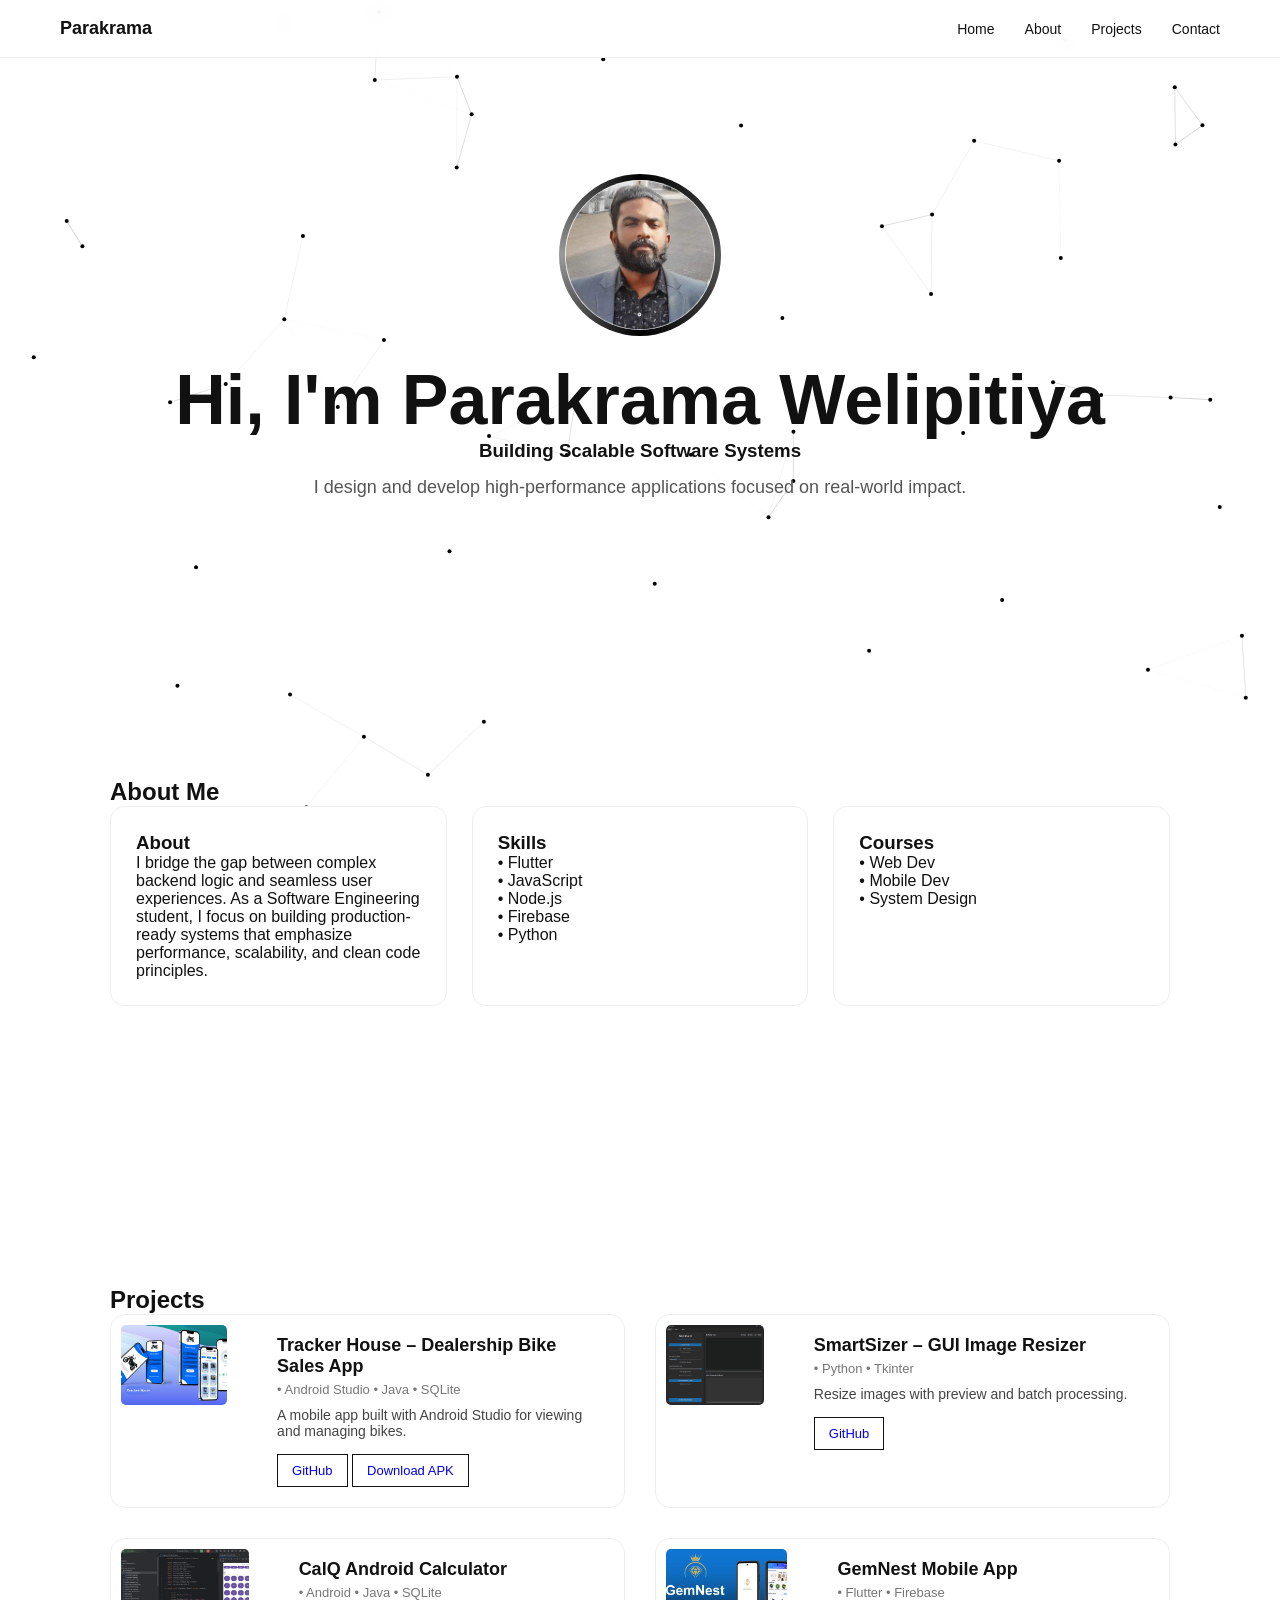
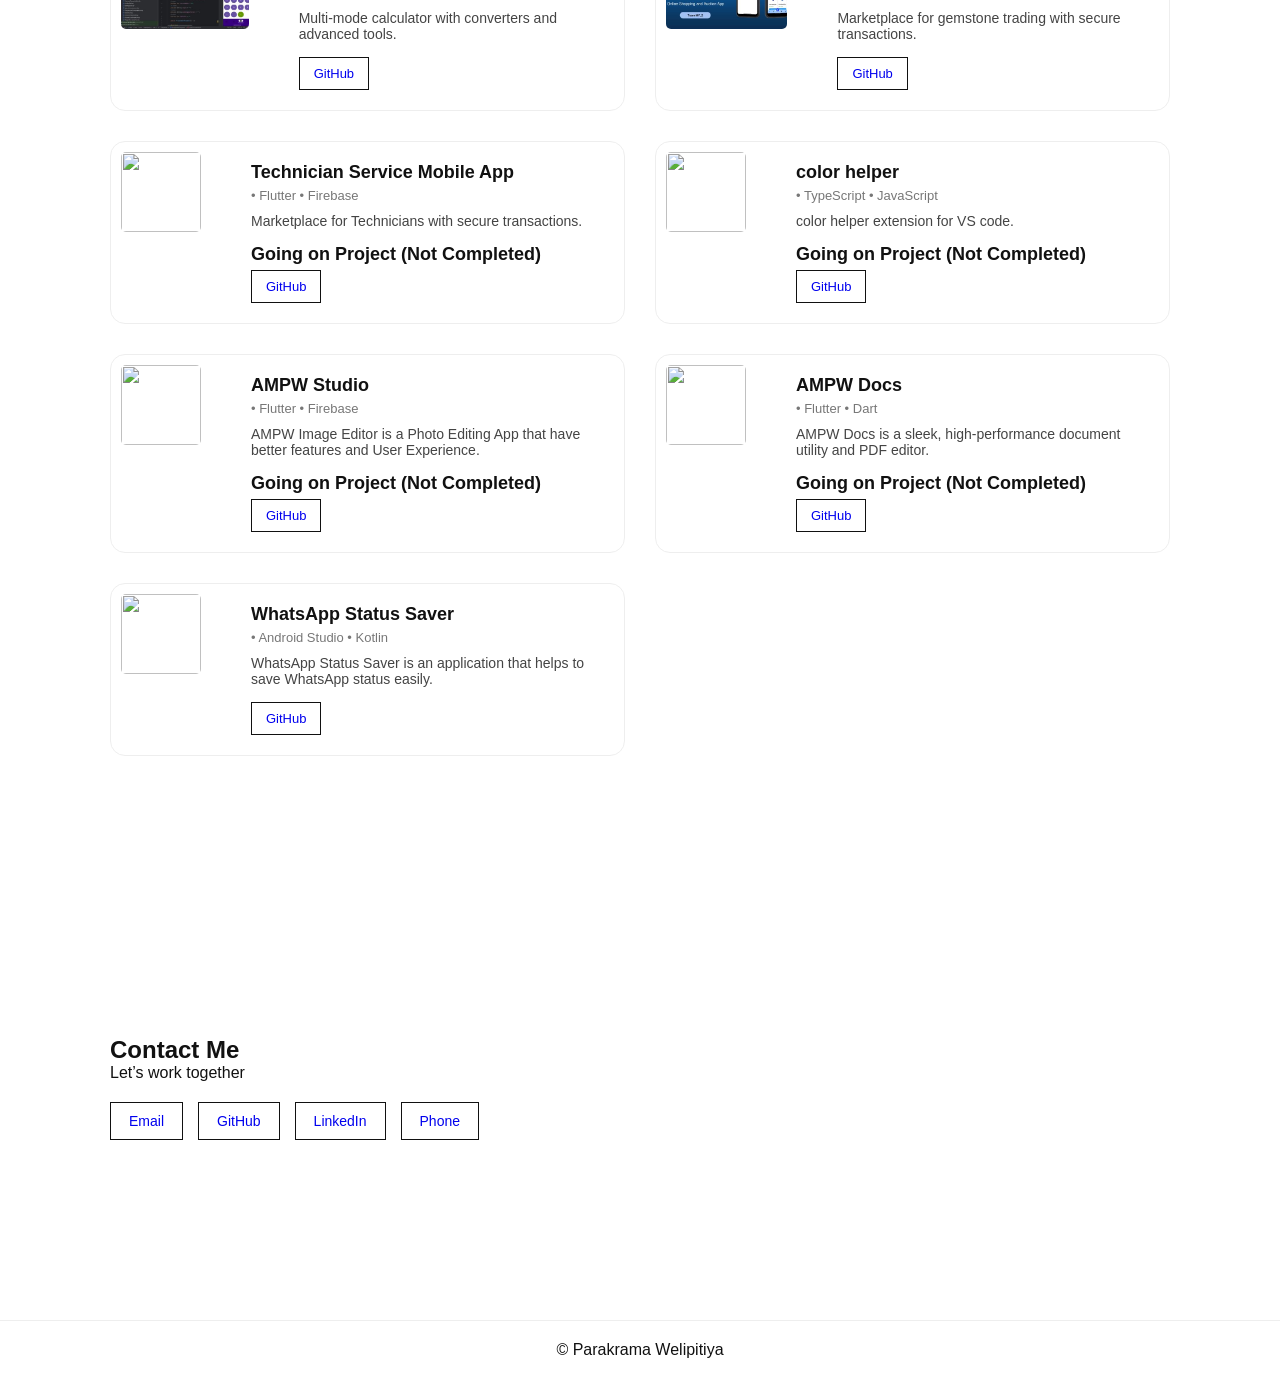
==== home.html @ 0e98488e "Update home.html" ====
<!DOCTYPE html>
<html lang="en">
<head>
  <meta charset="UTF-8">
  <meta name="viewport" content="width=device-width, initial-scale=1.0">
  <title>Parakrama Welipitiya</title>
  <link rel="stylesheet" href="styles.css">
</head>
<body>

<canvas id="networkCanvas"></canvas>

<nav class="navbar">
  <div class="logo">Parakrama</div>
  <ul>
    <li><a href="#home">Home</a></li>
    <li><a href="#about">About</a></li>
    <li><a href="#projects">Projects</a></li>
    <li><a href="#contact">Contact</a></li>
  </ul>
</nav>

<!-- HERO -->
<section id="home" class="section hero">
  <div class="profile-container">
    <img src="images/profileimage.jpg" class="profile-img">
  </div>

  <h1>Hi, I'm Parakrama Welipitiya</h1>
  <h3>Building Scalable Software Systems</h3>
  <p>I design and develop high-performance applications focused on real-world impact.</p>
</section>

<!-- ABOUT -->
<section id="about" class="section">
  <h2>About Me</h2>

  <div class="about-grid">
    <div class="about-card">
      <h3>About</h3>
      <p>I bridge the gap between complex backend logic and seamless user experiences. As a Software Engineering student, I focus on building production-ready systems that emphasize performance, scalability, and clean code principles.</p>
    </div>

    <div class="about-card">
      <h3>Skills</h3>
      <p>• Flutter <br>• JavaScript <br>• Node.js <br>• Firebase <br>• Python</p>
    </div>

    <div class="about-card">
      <h3>Courses</h3>
      <p>• Web Dev <br>• Mobile Dev <br>• System Design</p>
    </div>
  </div>
</section>

<!-- PROJECTS -->
<section id="projects" class="section">
  <h2>Projects</h2>

  <div class="projects-grid">

    <!-- CARD -->
    <div class="card">
      <div class="gallery">
        <img src="images/p1-1.jpg">
      </div>
      <div class="card-content">
        <h3>Tracker House – Dealership Bike Sales App</h3>
        <p class="tech">• Android Studio • Java • SQLite</p>
        <p class="desc">A mobile app built with Android Studio for viewing and managing bikes.</p>
        <a href="https://github.com/ParakramaWelipitiya/Tracker-House.git" target="_blank">GitHub</a>
        <a href="https://github.com/ParakramaWelipitiya/Tracker-House/releases/download/v1.0/app.apk" target="_blank">Download APK</a>
      </div>
    </div>

    <div class="card">
      <div class="gallery">
        <img src="images/p2-1.png">
      </div>
      <div class="card-content">
        <h3>SmartSizer – GUI Image Resizer</h3>
        <p class="tech">• Python • Tkinter</p>
        <p class="desc">Resize images with preview and batch processing.</p>
        <a href="https://github.com/ParakramaWelipitiya/SmartSizer.git" target="_blank">GitHub</a>
      </div>
    </div>

    <div class="card">
      <div class="gallery">
        <img src="images/p3-1.jpg">
      </div>
      <div class="card-content">
        <h3>CalQ Android Calculator</h3>
        <p class="tech">• Android • Java • SQLite</p>
        <p class="desc">Multi-mode calculator with converters and advanced tools.</p>
        <a href="https://github.com/ParakramaWelipitiya/CalQ-Android-Calculator.git" target="_blank">GitHub</a>
      </div>
    </div>

    <div class="card">
      <div class="gallery">
        <img src="images/p4-1.jpg">
      </div>
      <div class="card-content">
        <h3>GemNest Mobile App</h3>
        <p class="tech">• Flutter • Firebase</p>
        <p class="desc">Marketplace for gemstone trading with secure transactions.</p>
        <a href="https://github.com/EEY4189-HY2-GemNest/Gem-Nest-Mobile-App.git" target="_blank">GitHub</a>
      </div>
    </div>

    <div class="card">
      <div class="gallery">
        <img src="images/p5-1.jpg">
      </div>
      <div class="card-content">
        <h3>Technician Service Mobile App</h3>
        <p class="tech">• Flutter • Firebase</p>
        <p class="desc">Marketplace for Technicians with secure transactions.</p>
        <h3>Going on Project (Not Completed)</h3>
        <a href="https://github.com/ParakramaWelipitiya/technician_service_app.git" target="_blank">GitHub</a>
      </div>
    </div>

    <div class="card">
      <div class="gallery">
        <img src="images/p6-1.jpg">
      </div>
      <div class="card-content">
        <h3>color helper</h3>
        <p class="tech">• TypeScript • JavaScript</p>
        <p class="desc">color helper extension for VS code.</p>
        <h3>Going on Project (Not Completed)</h3>
        <a href="https://github.com/ParakramaWelipitiya/color-helper-extension.git" target="_blank">GitHub</a>
      </div>
    </div>

    <div class="card">
      <div class="gallery">
        <img src="images/p7-1.jpg">
      </div>
      <div class="card-content">
        <h3>AMPW Studio</h3>
        <p class="tech">• Flutter • Firebase</p>
        <p class="desc">AMPW Image Editor is a Photo Editing App that have better features and User Experience.</p>
        <h3>Going on Project (Not Completed)</h3>
        <a href="https://github.com/ParakramaWelipitiya/AMPW_Image_Editor.git" target="_blank">GitHub</a>
      </div>
    </div>

    <div class="card">
      <div class="gallery">
        <img src="images/p8-1.jpg">
      </div>
      <div class="card-content">
        <h3>AMPW Docs</h3>
        <p class="tech">• Flutter • Dart</p>
        <p class="desc">AMPW Docs is a sleek, high-performance document utility and PDF editor.</p>
        <h3>Going on Project (Not Completed)</h3>
        <a href="https://github.com/ParakramaWelipitiya/ampw-docs.git" target="_blank">GitHub</a>
      </div>
    </div>

    <!-- FIXED BROKEN CARD -->
    <div class="card">
      <div class="gallery">
        <img src="images/p9-1.jpg">
      </div>
      <div class="card-content">
        <h3>WhatsApp Status Saver</h3>
        <p class="tech">• Android Studio • Kotlin</p>
        <p class="desc">WhatsApp Status Saver is an application that helps to save WhatsApp status easily.</p>
        <a href="https://github.com/ParakramaWelipitiya/WhatsApp_Status_Saver.git" target="_blank">GitHub</a>
      </div>
    </div>

  </div>
</section>

<!-- CONTACT -->
<section id="contact" class="section">
  <h2>Contact Me</h2>
  <p>Let’s work together</p>

  <div class="contact-links">
    <a href="mailto:parakramawelipitiya00@gmail.com?subject=Hello&body=Write your message here">Email</a>
    <a href="https://github.com/ParakramaWelipitiya">GitHub</a>
    <a href="https://www.linkedin.com/in/parakrama-welipitiya-8b8553344/">LinkedIn</a>
    <a href="tel:+94754357288">Phone</a>
  </div>
</section>

<footer class="footer">
  <p>© Parakrama Welipitiya</p>
</footer>

<script src="script.js"></script>
<script src="home.js"></script>

</body>
</html>
---- styles.css ----
* {
  margin: 0;
  padding: 0;
  box-sizing: border-box;
}

body {
  font-family: -apple-system, BlinkMacSystemFont, "Segoe UI", sans-serif;
  background: #ffffff;
  color: #111;
  overflow-x: hidden;
}

.splash-content {
  position: fixed;
  top: 50%;
  left: 50%;
  transform: translate(-50%, -50%); /* perfectly center */
  text-align: center;
  z-index: 10;
}

.splash-content h1 {
  font-size: clamp(40px, 6vw, 70px);
  font-weight: 600;
  color: #111;
}

.splash-content p {
  margin-top: 10px;
  font-size: 18px;
  color: #555;
}

#networkCanvas {
  position: fixed;
  top: 0;
  left: 0;
  width: 100%;
  height: 100%;
  z-index: -1;
}

.navbar {
  position: fixed;
  top: 0;
  width: 100%;
  padding: 18px 60px;
  display: flex;
  justify-content: space-between;
  align-items: center;

  background: rgba(255, 255, 255, 0.75);
  backdrop-filter: blur(12px);
  z-index: 100;
  border-bottom: 1px solid #eee;
}

.logo {
  font-weight: 600;
  font-size: 18px;
}

.navbar ul {
  display: flex;
  gap: 30px;
  list-style: none;
}

.navbar a {
  text-decoration: none;
  color: #111;
  font-size: 14px;
  position: relative;
  padding: 5px 0;
}

.navbar a::after {
  content: "";
  position: absolute;
  left: 0;
  bottom: -4px;
  width: 0%;
  height: 2px;
  background: #111;
  transition: 0.3s;
}

.navbar a:hover::after {
  width: 100%;
}

.section {
  padding: 140px 20px;
  max-width: 1100px;
  margin: auto;
}

.hero {
  text-align: center;
  padding-top: 180px;
}

.hero h1 {
  font-size: clamp(40px, 6vw, 70px);
  font-weight: 600;
}

.hero p {
  margin-top: 15px;
  color: #555;
  font-size: 18px;
}

.profile-container {
  width: 150px;
  height: 150px;
  margin: 0 auto 30px;
  position: relative;
  display: flex;
  align-items: center;
  justify-content: center;
}

.profile-container::before {
  content: "";
  position: absolute;
  inset: -6px;
  border-radius: 50%;
  background: conic-gradient(
    #000,
    #555,
    #000,
    #999,
    #000
  );
  animation: spin 3s linear infinite;
  z-index: 0;
}

.profile-container::after {
  content: "";
  position: absolute;
  inset: 4px;
  border-radius: 50%;
  background: white;
  z-index: 1;
}

.profile-img {
  width: 100%;
  height: 100%;
  border-radius: 50%;
  object-fit: cover;
  position: relative;
  z-index: 2;
}

@keyframes spin {
  to {
    transform: rotate(360deg);
  }
}

.about-grid {
  display: grid;
  grid-template-columns: repeat(auto-fit, minmax(260px, 1fr));
  gap: 25px;
}

.about-card {
  padding: 25px;
  border-radius: 14px;
  border: 1px solid #eee;
  background: #fff;
  transition: 0.3s;
}

.about-card:hover {
  transform: translateY(-5px);
  box-shadow: 0 10px 25px rgba(0,0,0,0.06);
}

.projects-grid {
  display: grid;
  gap: 30px;
}

.card {
  border-radius: 18px;
  overflow: hidden;
  border: 1px solid #eee;
  background: #fff;
  transition: 0.35s;
}

.card:hover {
  transform: translateY(-8px);
  box-shadow: 0 15px 35px rgba(0,0,0,0.08);
}

.slider {
  height: 220px;
  overflow: hidden;
  position: relative;
}

.slider img {
  width: 100%;
  height: 100%;
  object-fit: cover;
  display: none;
}

.slider img.active {
  display: block;
}

.card-content {
  padding: 20px;
}

.card h3 {
  font-size: 18px;
  margin-bottom: 5px;
}

.tech {
  font-size: 13px;
  color: #777;
}

.desc {
  font-size: 14px;
  margin: 10px 0 15px;
  color: #444;
}

.card a {
  display: inline-block;
  padding: 8px 14px;
  border: 1px solid #111;
  text-decoration: none;
  font-size: 13px;
  transition: 0.3s;
}

.card a:hover {
  background: #111;
  color: #fff;
}

.contact-links {
  display: flex;
  flex-wrap: wrap;
  gap: 15px;
  margin-top: 20px;
}

.contact-links a {
  border: 1px solid #111;
  padding: 10px 18px;
  text-decoration: none;
  font-size: 14px;
  transition: 0.3s;
}

.contact-links a:hover {
  background: #111;
  color: #fff;
}

@media (max-width: 768px) {
  .navbar {
    padding: 15px 20px;
  }

  .navbar ul {
    gap: 15px;
  }

  .hero {
    padding-top: 140px;
  }
}

.projects-grid {
  display: grid;
  grid-template-columns: repeat(2, 1fr);
  gap: 30px;
}

.card {
  display: flex;
  gap: 20px;
  border-radius: 15px;
  border: 1px solid #eee;
  overflow: hidden;
  background: #fff;
}

.gallery {
  display: grid;
  grid-template-columns: repeat(auto-fit, minmax(80px, 1fr));
  gap: 8px;
  padding: 10px;
  max-width: 280px;
}

.gallery img {
  width: 100%;
  height: 80px;
  object-fit: cover;
  border-radius: 5px;
}

/* mobile */
@media (max-width: 768px) {
  .projects-grid {
    grid-template-columns: 1fr;
  }

  .card {
    flex-direction: column;
  }

  .gallery {
    max-width: 100%;
  }
}
.footer {
  text-align: center;
  padding: 20px;
  border-top: 1px solid #eee;
  margin-top: 40px;
}

.card-actions {
  margin-top: 12px;
  display: flex;
  gap: 10px;
}

.card-actions a {
  font-size: 0.85rem;
  text-decoration: none;
  padding: 6px 10px;
  border-radius: 6px;
  border: 1px solid #ccc;
  transition: 0.2s;
}

.card-actions a:hover {
  background: #111;
  color: #fff;
}
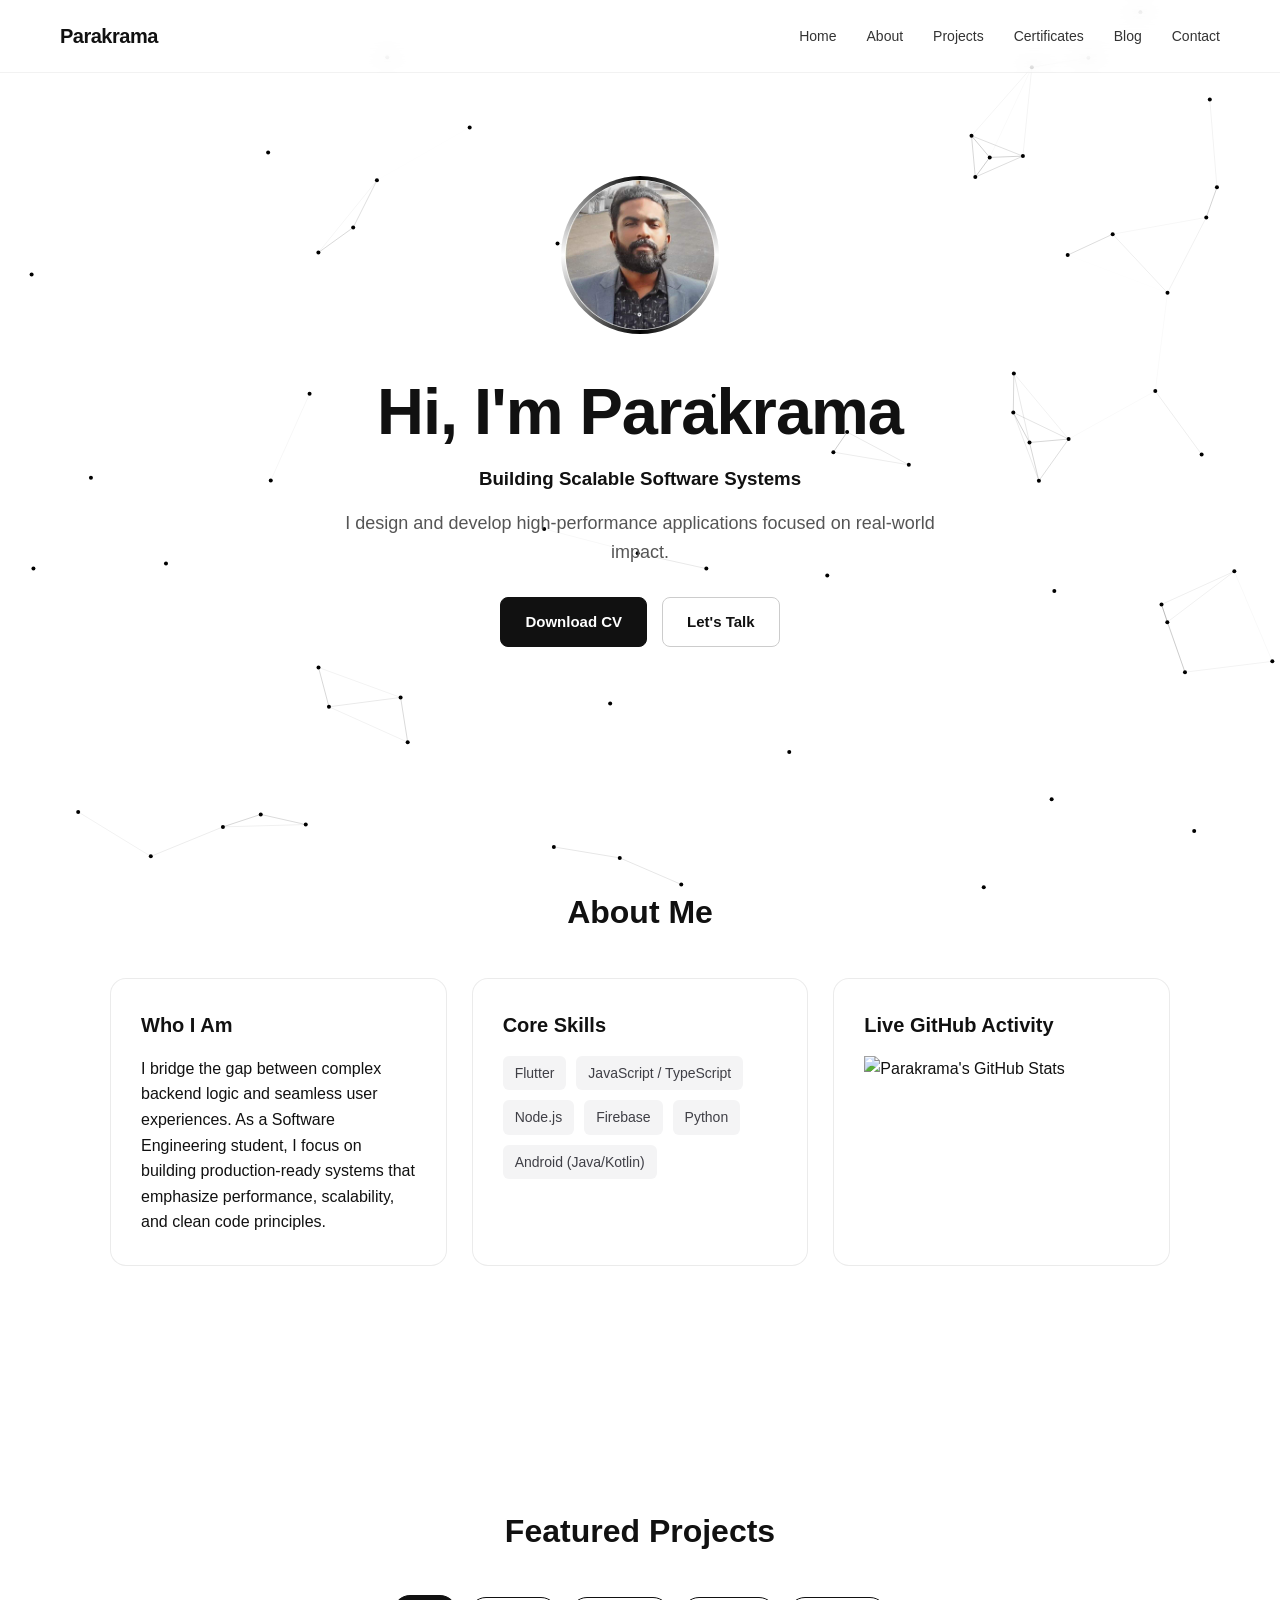
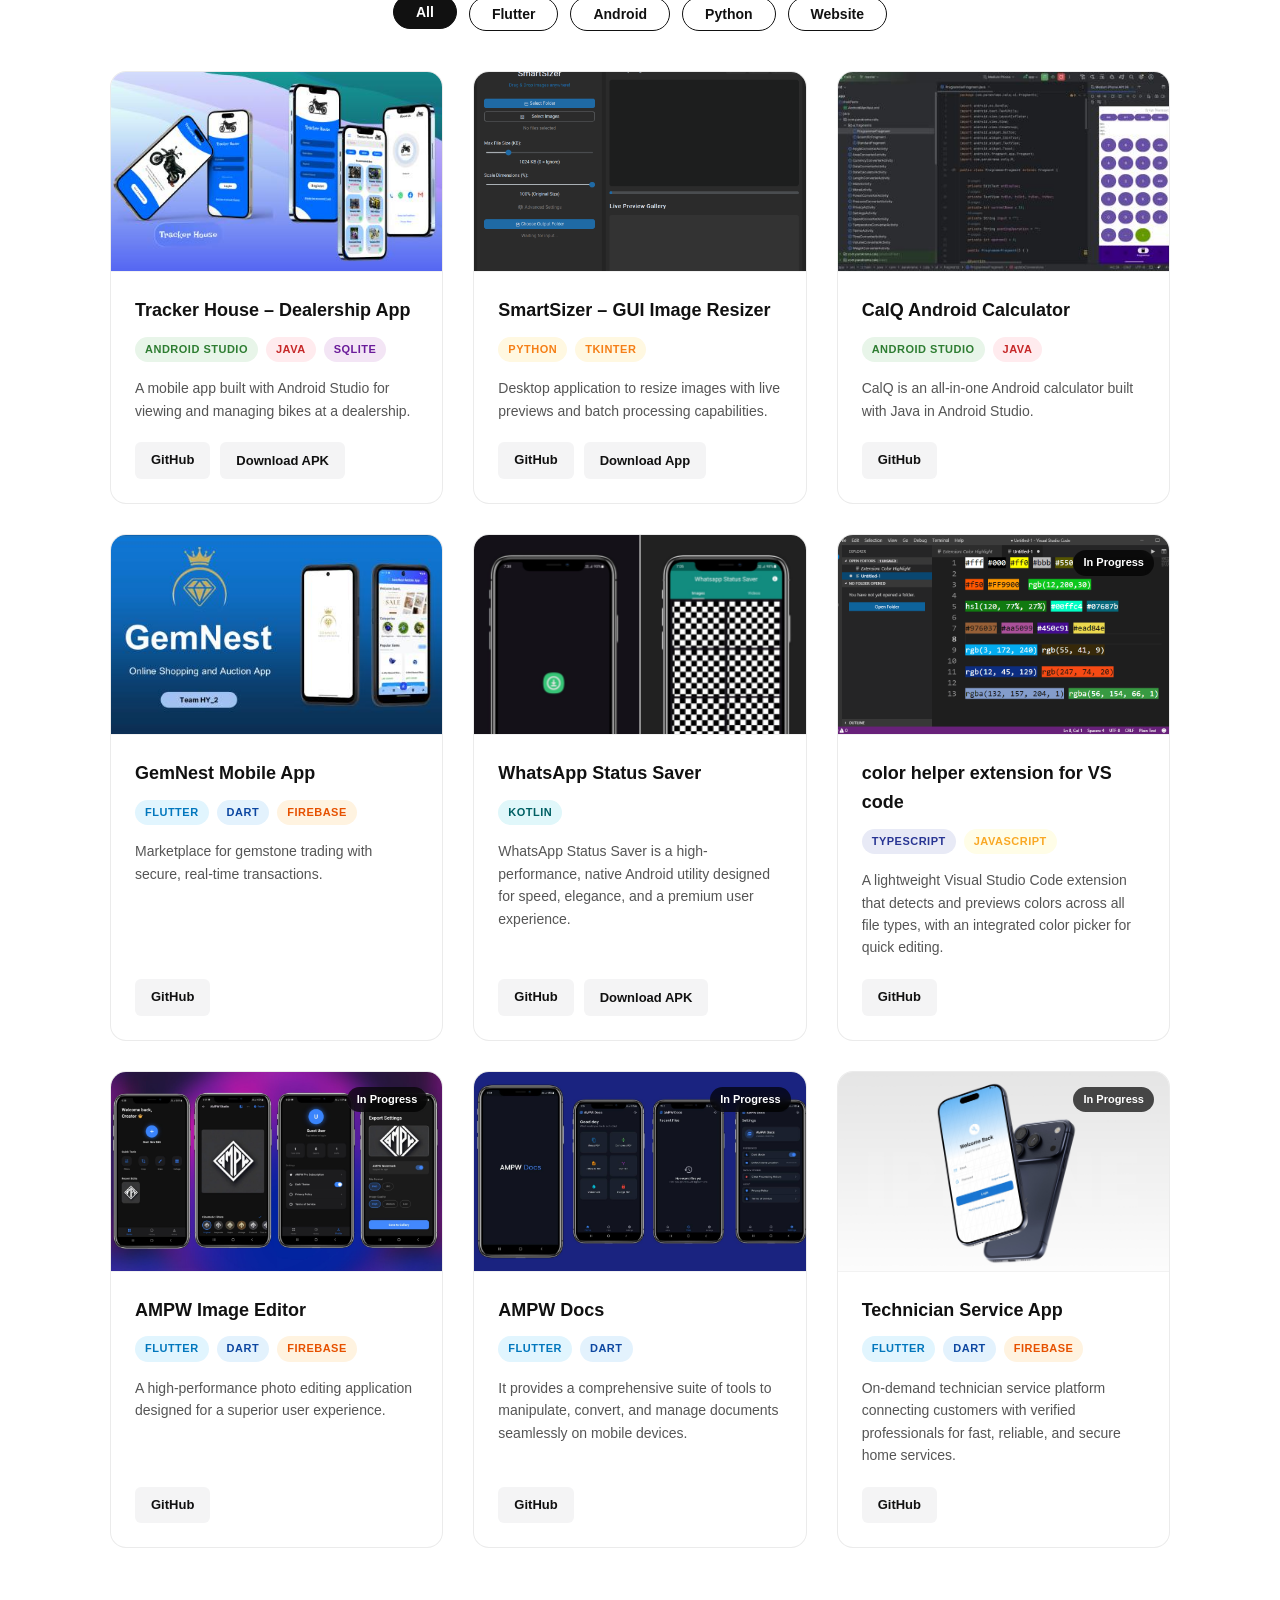
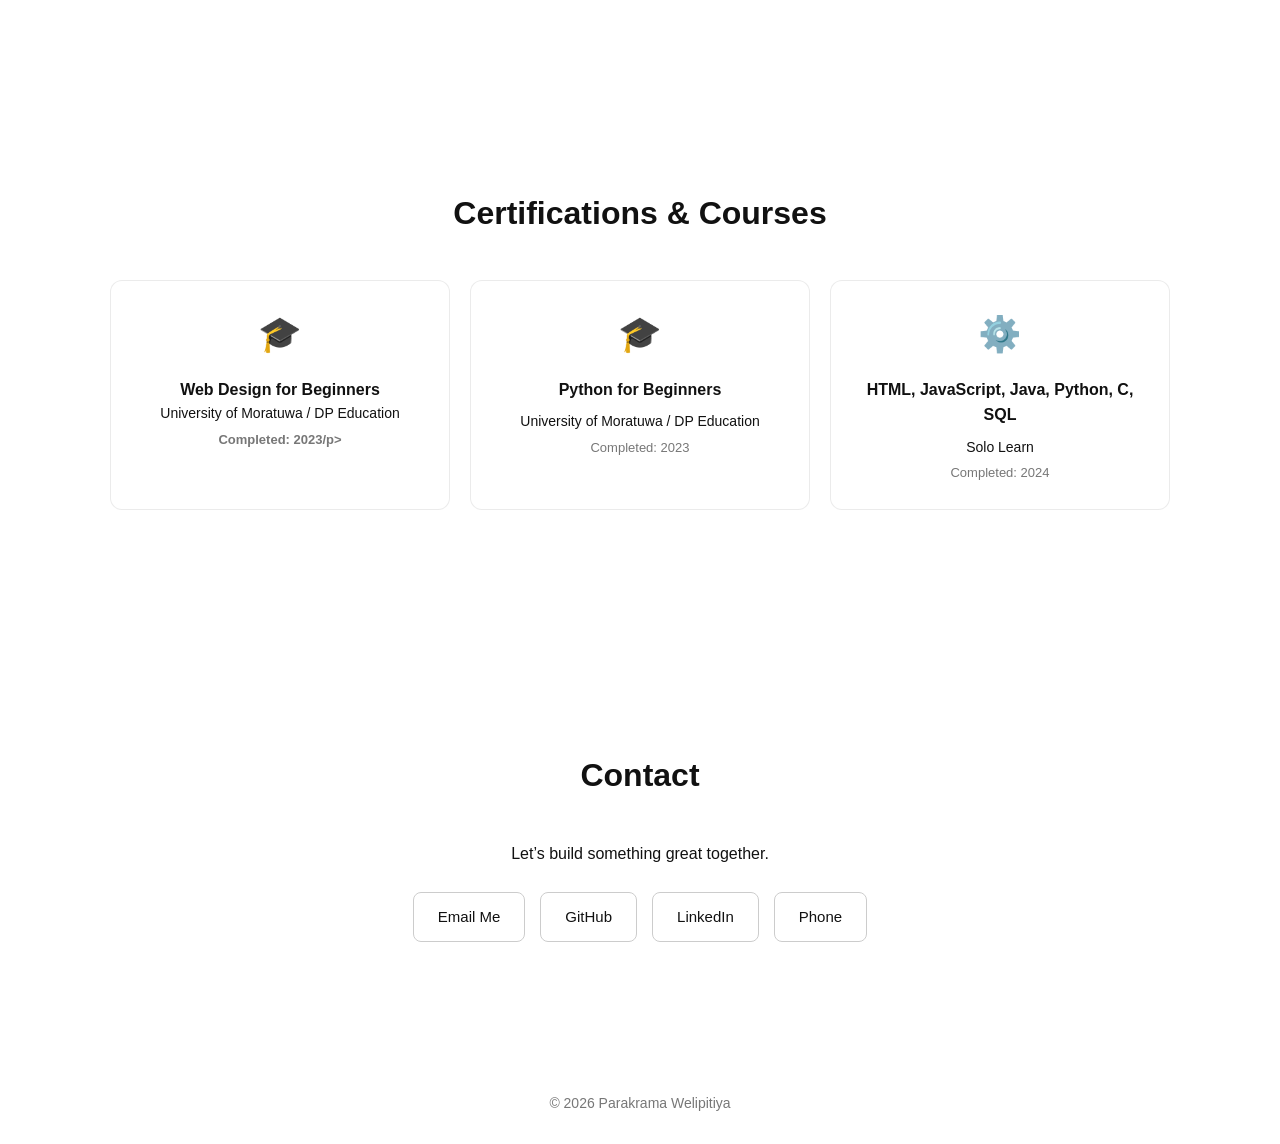
==== commit d85767a9: "Initial commit" ====
--- a/home.html
+++ b/home.html
@@ -3,8 +3,12 @@
 <head>
   <meta charset="UTF-8">
   <meta name="viewport" content="width=device-width, initial-scale=1.0">
-  <title>Parakrama Welipitiya</title>
-  <link rel="stylesheet" href="styles.css">
+  <title>Parakrama Welipitiya | Software Engineer</title>
+  <link rel="icon" type="image/png" href="images/favicon.png?v=2">
+  
+  <link rel="stylesheet" href="css/global.css">
+  <link rel="stylesheet" href="css/projects.css">
+  <link rel="stylesheet" href="css/certifications.css">
 </head>
 <body>
 
@@ -12,190 +16,304 @@
 
 <nav class="navbar">
   <div class="logo">Parakrama</div>
-  <ul>
-    <li><a href="#home">Home</a></li>
-    <li><a href="#about">About</a></li>
-    <li><a href="#projects">Projects</a></li>
-    <li><a href="#contact">Contact</a></li>
+  
+  <div class="hamburger" id="hamburger">
+    <span class="bar"></span>
+    <span class="bar"></span>
+    <span class="bar"></span>
+  </div>
+
+  <ul id="nav-menu">
+    <li><a href="#home" class="nav-link">Home</a></li>
+    <li><a href="#about" class="nav-link">About</a></li>
+    <li><a href="#projects" class="nav-link">Projects</a></li>
+    <li><a href="#certifications" class="nav-link">Certificates</a></li>
+    <li><a href="https://parakramawelipitiya.blogspot.com/" target="_blank" class="nav-link">Blog</a></li>
+    <li><a href="#contact" class="nav-link">Contact</a></li>
   </ul>
 </nav>
 
-<!-- HERO -->
 <section id="home" class="section hero">
   <div class="profile-container">
-    <img src="images/profileimage.jpg" class="profile-img">
-  </div>
-
-  <h1>Hi, I'm Parakrama Welipitiya</h1>
+    <img src="images/profileimage.jpg" class="profile-img" alt="Parakrama Welipitiya">
+  </div>
+  <h1>Hi, I'm Parakrama</h1>
   <h3>Building Scalable Software Systems</h3>
   <p>I design and develop high-performance applications focused on real-world impact.</p>
-</section>
-
-<!-- ABOUT -->
+  
+  <div class="hero-actions">
+    <a href="Docs/Parakrama_Welipitiya_CV.pdf" download class="btn-primary">Download CV</a>
+    <a href="#contact" class="btn-secondary">Let's Talk</a>
+  </div>
+</section>
+
 <section id="about" class="section">
   <h2>About Me</h2>
-
   <div class="about-grid">
     <div class="about-card">
-      <h3>About</h3>
+      <h3>Who I Am</h3>
       <p>I bridge the gap between complex backend logic and seamless user experiences. As a Software Engineering student, I focus on building production-ready systems that emphasize performance, scalability, and clean code principles.</p>
     </div>
-
     <div class="about-card">
-      <h3>Skills</h3>
-      <p>• Flutter <br>• JavaScript <br>• Node.js <br>• Firebase <br>• Python</p>
-    </div>
-
-    <div class="about-card">
-      <h3>Courses</h3>
-      <p>• Web Dev <br>• Mobile Dev <br>• System Design</p>
-    </div>
-  </div>
-</section>
-
-<!-- PROJECTS -->
+      <h3>Core Skills</h3>
+      <div class="skills-list">
+        <span>Flutter</span>
+        <span>JavaScript / TypeScript</span>
+        <span>Node.js</span>
+        <span>Firebase</span>
+        <span>Python</span>
+        <span>Android (Java/Kotlin)</span>
+      </div>
+    </div>
+
+    <div class="about-card github-card">
+      <h3>Live GitHub Activity</h3>
+      <img id="github-stats-img" 
+     src="https://github-readme-stats.vercel.app/api?username=ParakramaWelipitiya&show_icons=true&theme=transparent&hide_border=true&title_color=111111&text_color=555555&icon_color=000000"
+     onerror="this.onerror=null; this.src='https://github.githubassets.com/images/modules/logos_page/GitHub-Mark.png';" 
+     alt="Parakrama's GitHub Stats">
+    </div>
+    
+  </div>
+</section>
+
 <section id="projects" class="section">
-  <h2>Projects</h2>
+  <h2>Featured Projects</h2>
+  
+  <div class="project-filters">
+    <button class="filter-btn active" data-filter="all">All</button>
+    <button class="filter-btn" data-filter="flutter">Flutter</button>
+    <button class="filter-btn" data-filter="android">Android</button>
+    <button class="filter-btn" data-filter="python">Python</button>
+    <button class="filter-btn" data-filter="website">Website</button>
+  </div>
 
   <div class="projects-grid">
 
-    <!-- CARD -->
-    <div class="card">
-      <div class="gallery">
-        <img src="images/p1-1.jpg">
-      </div>
-      <div class="card-content">
-        <h3>Tracker House – Dealership Bike Sales App</h3>
-        <p class="tech">• Android Studio • Java • SQLite</p>
-        <p class="desc">A mobile app built with Android Studio for viewing and managing bikes.</p>
-        <a href="https://github.com/ParakramaWelipitiya/Tracker-House.git" target="_blank">GitHub</a>
-        <a href="https://github.com/ParakramaWelipitiya/Tracker-House/releases/download/v1.0/app.apk" target="_blank">Download APK</a>
-      </div>
-    </div>
-
-    <div class="card">
-      <div class="gallery">
-        <img src="images/p2-1.png">
+    <div class="card" data-category="android">
+      <div class="card-img-wrapper">
+        <img src="images/trackerhouse.jpg" alt="Tracker House">
+      </div>
+      <div class="card-content">
+        <h3>Tracker House – Dealership App</h3>
+        <div class="tech-tags">
+          <span class="tag android">Android Studio</span>
+          <span class="tag java">Java</span>
+          <span class="tag db">SQLite</span>
+        </div>
+        <p class="desc">A mobile app built with Android Studio for viewing and managing bikes at a dealership.</p>
+        <div class="card-actions">
+          <a href="https://github.com/ParakramaWelipitiya/Tracker-House.git" target="_blank">GitHub</a>
+          <button class="card-actions-btn download-apk-btn" data-link="https://github.com/ParakramaWelipitiya/Tracker-House/releases/download/v1.0/Tracker.House_v1.0_release.apk" data-name="Tracker House App">Download APK</button>
+        </div>
+      </div>
+    </div>
+
+    <div class="card" data-category="python">
+      <div class="card-img-wrapper">
+        <img src="images/smartsizer.png" alt="SmartSizer">
       </div>
       <div class="card-content">
         <h3>SmartSizer – GUI Image Resizer</h3>
-        <p class="tech">• Python • Tkinter</p>
-        <p class="desc">Resize images with preview and batch processing.</p>
-        <a href="https://github.com/ParakramaWelipitiya/SmartSizer.git" target="_blank">GitHub</a>
-      </div>
-    </div>
-
-    <div class="card">
-      <div class="gallery">
-        <img src="images/p3-1.jpg">
+        <div class="tech-tags">
+          <span class="tag python">Python</span>
+          <span class="tag python">Tkinter</span>
+        </div>
+        <p class="desc">Desktop application to resize images with live previews and batch processing capabilities.</p>
+        <div class="card-actions">
+          <a href="https://github.com/ParakramaWelipitiya/SmartSizer.git" target="_blank">GitHub</a>
+          <button class="card-actions-btn download-apk-btn" data-link="https://github.com/ParakramaWelipitiya/SmartSizer/releases/download/v2.0.0/SmartSizer_Setup.exe" data-name="SmartSizer Setup">Download App</button>
+        </div>
+      </div>
+    </div>
+
+    <div class="card" data-category="flutter">
+      <div class="card-img-wrapper">
+        <img src="images/calqcalculator.jpg" alt="CalQ Android Calculator">
       </div>
       <div class="card-content">
         <h3>CalQ Android Calculator</h3>
-        <p class="tech">• Android • Java • SQLite</p>
-        <p class="desc">Multi-mode calculator with converters and advanced tools.</p>
-        <a href="https://github.com/ParakramaWelipitiya/CalQ-Android-Calculator.git" target="_blank">GitHub</a>
-      </div>
-    </div>
-
-    <div class="card">
-      <div class="gallery">
-        <img src="images/p4-1.jpg">
+        <div class="tech-tags">
+          <span class="tag android">Android Studio</span>
+          <span class="tag java">Java</span>
+        </div>
+        <p class="desc">CalQ is an all-in-one Android calculator built with Java in Android Studio.</p>
+        <div class="card-actions">
+          <a href="https://github.com/ParakramaWelipitiya/CalQ-Android-Calculator.git" target="_blank">GitHub</a>
+        </div>
+      </div>
+    </div>
+
+    <div class="card" data-category="flutter">
+      <div class="card-img-wrapper">
+        <img src="images/gemnest.jpg" alt="GemNest">
       </div>
       <div class="card-content">
         <h3>GemNest Mobile App</h3>
-        <p class="tech">• Flutter • Firebase</p>
-        <p class="desc">Marketplace for gemstone trading with secure transactions.</p>
-        <a href="https://github.com/EEY4189-HY2-GemNest/Gem-Nest-Mobile-App.git" target="_blank">GitHub</a>
-      </div>
-    </div>
-
-    <div class="card">
-      <div class="gallery">
-        <img src="images/p5-1.jpg">
-      </div>
-      <div class="card-content">
-        <h3>Technician Service Mobile App</h3>
-        <p class="tech">• Flutter • Firebase</p>
-        <p class="desc">Marketplace for Technicians with secure transactions.</p>
-        <h3>Going on Project (Not Completed)</h3>
-        <a href="https://github.com/ParakramaWelipitiya/technician_service_app.git" target="_blank">GitHub</a>
-      </div>
-    </div>
-
-    <div class="card">
-      <div class="gallery">
-        <img src="images/p6-1.jpg">
-      </div>
-      <div class="card-content">
-        <h3>color helper</h3>
-        <p class="tech">• TypeScript • JavaScript</p>
-        <p class="desc">color helper extension for VS code.</p>
-        <h3>Going on Project (Not Completed)</h3>
-        <a href="https://github.com/ParakramaWelipitiya/color-helper-extension.git" target="_blank">GitHub</a>
-      </div>
-    </div>
-
-    <div class="card">
-      <div class="gallery">
-        <img src="images/p7-1.jpg">
-      </div>
-      <div class="card-content">
-        <h3>AMPW Studio</h3>
-        <p class="tech">• Flutter • Firebase</p>
-        <p class="desc">AMPW Image Editor is a Photo Editing App that have better features and User Experience.</p>
-        <h3>Going on Project (Not Completed)</h3>
-        <a href="https://github.com/ParakramaWelipitiya/AMPW_Image_Editor.git" target="_blank">GitHub</a>
-      </div>
-    </div>
-
-    <div class="card">
-      <div class="gallery">
-        <img src="images/p8-1.jpg">
-      </div>
-      <div class="card-content">
+        <div class="tech-tags">
+          <span class="tag flutter">Flutter</span>
+          <span class="tag dart">Dart</span>
+          <span class="tag firebase">Firebase</span>
+        </div>
+        <p class="desc">Marketplace for gemstone trading with secure, real-time transactions.</p>
+        <div class="card-actions">
+          <a href="https://github.com/EEY4189-HY2-GemNest/Gem-Nest-Mobile-App.git" target="_blank">GitHub</a>
+          <!--<button class="card-actions-btn download-apk-btn" data-link="https://github.com/EEY4189-HY2-GemNest/Gem-Nest-Mobile-App/releases/download/v1.0/GemNest_v1.0_release.apk">Download APK</button> -->
+        </div>
+      </div>
+    </div>
+
+    <div class="card" data-category="flutter">
+      <div class="card-img-wrapper">
+        <img src="images/whatsAppstatussaver.png" alt="WhatsApp Status Saver">
+      </div>
+      <div class="card-content">
+        <h3>WhatsApp Status Saver</h3>
+        <div class="tech-tags">
+          <span class="tag kotlin">Kotlin</span>
+        </div>
+        <p class="desc">WhatsApp Status Saver is a high-performance, native Android utility designed for speed, elegance, and a premium user experience.</p>
+        <div class="card-actions">
+          <a href="https://github.com/ParakramaWelipitiya/WhatsApp_Status_Saver.git" target="_blank">GitHub</a>
+          <button class="card-actions-btn download-apk-btn" data-link="https://github.com/ParakramaWelipitiya/WhatsApp_Status_Saver/releases/download/v1.0/WA.Status.Saver.apk" data-name="WhatsApp Status Saver">Download APK</button>
+        </div>
+      </div>
+    </div>
+
+    <div class="card" data-category="flutter">
+      <div class="card-img-wrapper">
+        <img src="images/color helper extension.png" alt="color helper extension for VS code">
+      </div>
+      <div class="card-content">
+        <div class="status-badge">In Progress</div>
+        <h3>color helper extension for VS code</h3>
+        <div class="tech-tags">
+          <span class="tag typescript">TypeScript</span>
+          <span class="tag javascript">JavaScript</span>
+        </div>
+        <p class="desc">A lightweight Visual Studio Code extension that detects and previews colors across all file types, with an integrated color picker for quick editing.</p>
+        <div class="card-actions">
+          <a href="https://github.com/ParakramaWelipitiya/color-helper-extension.git" target="_blank">GitHub</a>
+          <!-- <button class="card-actions-btn download-apk-btn" data-link="PASTE_YOUR_COPIED_LINK_HERE">Download APK</button> -->
+        </div>
+      </div> 
+    </div>
+
+    <div class="card" data-category="flutter">
+      <div class="card-img-wrapper">
+        <img src="images/ampwimageeditor.jpg" alt="AMPW Image Editor">
+      </div>
+      <div class="card-content">
+        <div class="status-badge">In Progress</div>
+        <h3>AMPW Image Editor</h3>
+        <div class="tech-tags">
+          <span class="tag flutter">Flutter</span>
+          <span class="tag dart">Dart</span>
+          <span class="tag firebase">Firebase</span>
+        </div>
+        <p class="desc">A high-performance photo editing application designed for a superior user experience.</p>
+        <div class="card-actions">
+          <a href="https://github.com/ParakramaWelipitiya/AMPW_Image_Editor.git" target="_blank">GitHub</a>
+          <!-- <button class="card-actions-btn download-apk-btn" data-link="PASTE_YOUR_COPIED_LINK_HERE">Download APK</button> -->
+        </div>
+      </div> 
+    </div>
+
+    <div class="card" data-category="flutter">
+      <div class="card-img-wrapper">
+        <img src="images/ampwdocs.jpg" alt="AMPW Docs">
+      </div>
+      <div class="card-content">
+        <div class="status-badge">In Progress</div>
         <h3>AMPW Docs</h3>
-        <p class="tech">• Flutter • Dart</p>
-        <p class="desc">AMPW Docs is a sleek, high-performance document utility and PDF editor.</p>
-        <h3>Going on Project (Not Completed)</h3>
-        <a href="https://github.com/ParakramaWelipitiya/ampw-docs.git" target="_blank">GitHub</a>
-      </div>
-    </div>
-
-    <!-- FIXED BROKEN CARD -->
-    <div class="card">
-      <div class="gallery">
-        <img src="images/p9-1.jpg">
-      </div>
-      <div class="card-content">
-        <h3>WhatsApp Status Saver</h3>
-        <p class="tech">• Android Studio • Kotlin</p>
-        <p class="desc">WhatsApp Status Saver is an application that helps to save WhatsApp status easily.</p>
-        <a href="https://github.com/ParakramaWelipitiya/WhatsApp_Status_Saver.git" target="_blank">GitHub</a>
-      </div>
-    </div>
-
-  </div>
-</section>
-
-<!-- CONTACT -->
+        <div class="tech-tags">
+          <span class="tag flutter">Flutter</span>
+          <span class="tag dart">Dart</span>
+        </div>
+        <p class="desc">It provides a comprehensive suite of tools to manipulate, convert, and manage documents seamlessly on mobile devices.</p>
+        <div class="card-actions">
+          <a href="https://github.com/ParakramaWelipitiya/ampw-docs.git" target="_blank">GitHub</a>
+          <!-- <button class="card-actions-btn download-apk-btn" data-link="PASTE_YOUR_COPIED_LINK_HERE">Download APK</button> -->
+        </div>
+      </div>
+    </div>
+
+    <div class="card" data-category="flutter">
+      <div class="card-img-wrapper">
+        <img src="images/technicianserviceapp.jpg" alt="Technician Service App">
+      </div>
+      <div class="card-content"> 
+        <div class="status-badge">In Progress</div>
+        <h3>Technician Service App</h3>
+        <div class="tech-tags">
+          <span class="tag flutter">Flutter</span>
+          <span class="tag dart">Dart</span>
+          <span class="tag firebase">Firebase</span>
+        </div>
+        <p class="desc">On-demand technician service platform connecting customers with verified professionals for fast, reliable, and secure home services.</p>
+        <div class="card-actions">
+          <a href="https://github.com/ParakramaWelipitiya/technician_service_app.git" target="_blank">GitHub</a>
+        </div>
+      </div>
+    </div>
+  </div>
+</section>
+
+<section id="certifications" class="section">
+  <h2>Certifications & Courses</h2>
+  <div class="cert-grid">
+    
+    <div class="cert-card">
+      <div class="cert-icon">🎓</div>
+      <h3>Web Design for Beginners
+      <p class="cert-issuer">University of Moratuwa / DP Education</p>
+      <p class="cert-date">Completed: 2023/p>
+    </div>
+    <div class="cert-card">
+      <div class="cert-icon">🎓</div>
+      <h3>Python for Beginners</h3>
+      <p class="cert-issuer">University of Moratuwa / DP Education</p>
+      <p class="cert-date">Completed: 2023</p>
+    </div>
+    <div class="cert-card">
+      <div class="cert-icon">⚙️</div>
+      <h3>HTML, JavaScript, Java, Python, C, SQL</h3>
+      <p class="cert-issuer">Solo Learn</p>
+      <p class="cert-date">Completed: 2024</p>
+    </div>
+
+  </div>
+</section>
+
 <section id="contact" class="section">
-  <h2>Contact Me</h2>
-  <p>Let’s work together</p>
-
+  <h2>Contact</h2>
+  <p>Let’s build something great together.</p>
   <div class="contact-links">
-    <a href="mailto:parakramawelipitiya00@gmail.com?subject=Hello&body=Write your message here">Email</a>
-    <a href="https://github.com/ParakramaWelipitiya">GitHub</a>
-    <a href="https://www.linkedin.com/in/parakrama-welipitiya-8b8553344/">LinkedIn</a>
+    <a href="mailto:parakramawelipitiya00@gmail.com?subject=Hello&body=Write your message here">Email Me</a>
+    <a href="https://github.com/ParakramaWelipitiya" target="_blank">GitHub</a>
+    <a href="https://www.linkedin.com/in/parakrama-welipitiya-8b8553344/" target="_blank">LinkedIn</a>
     <a href="tel:+94754357288">Phone</a>
   </div>
 </section>
 
 <footer class="footer">
-  <p>© Parakrama Welipitiya</p>
+  <p>© 2026 Parakrama Welipitiya</p>
 </footer>
 
-<script src="script.js"></script>
-<script src="home.js"></script>
+<div class="modal-overlay" id="downloadModal">
+  <div class="modal-box">
+    <h3 id="modalTitle">Download App</h3>
+    <p id="modalDesc">Do you want to download this file to your device now?</p>
+    <div class="modal-actions">
+      <button class="btn-secondary" id="cancelDownload">Cancel</button>
+      <button class="btn-primary" id="confirmDownload">Download Now</button>
+    </div>
+  </div>
+</div>
+
+<script src="js/script.js"></script>
+<script src="js/navigation.js"></script>
+<script src="js/filters.js"></script> 
 
 </body>
 </html>
--- a/css/global.css
+++ b/css/global.css
@@ -0,0 +1,390 @@
+* {
+  margin: 0;
+  padding: 0;
+  box-sizing: border-box;
+}
+
+body {
+  font-family: -apple-system, BlinkMacSystemFont, "Segoe UI", sans-serif;
+  background: #ffffff;
+  color: #111;
+  overflow-x: hidden;
+  line-height: 1.6;
+}
+
+.splash-content {
+  position: fixed;
+  top: 50%;
+  left: 50%;
+  transform: translate(-50%, -50%);
+  text-align: center;
+  z-index: 10;
+}
+
+.splash-content h1 {
+  font-size: clamp(40px, 6vw, 70px);
+  font-weight: 600;
+  color: #111;
+}
+
+.splash-content p {
+  margin-top: 10px;
+  font-size: 18px;
+  color: #555;
+}
+
+#networkCanvas {
+  position: fixed;
+  top: 0;
+  left: 0;
+  width: 100%;
+  height: 100%;
+  z-index: -1;
+}
+
+.section {
+  padding: 120px 20px;
+  max-width: 1100px;
+  margin: auto;
+}
+
+.section h2 {
+  font-size: 32px;
+  margin-bottom: 40px;
+  text-align: center;
+}
+
+.navbar {
+  position: fixed;
+  top: 0;
+  left: 50%;
+  transform: translateX(-50%);
+  width: 100%;
+  padding: 20px 60px;
+  display: flex;
+  justify-content: space-between;
+  align-items: center;
+  background: rgba(255, 255, 255, 0.6); 
+  backdrop-filter: blur(12px);
+  z-index: 100;
+  border-bottom: 1px solid rgba(0,0,0,0.05);
+  transition: all 0.4s cubic-bezier(0.25, 1, 0.5, 1);
+}
+
+.navbar.scrolled {
+  top: 20px;
+  width: 90%;
+  max-width: 1100px;
+  padding: 12px 40px;
+  border-radius: 50px;
+  background: rgba(255, 255, 255, 0.7);
+  box-shadow: 0 15px 40px rgba(0, 0, 0, 0.08);
+  border-bottom: none;
+  backdrop-filter: blur(12px);
+}
+
+@media (max-width: 768px) {
+  .navbar { padding: 15px 25px; }
+  .navbar.scrolled { width: 95%; top: 10px; padding: 12px 25px; }
+}
+
+.logo {
+  font-weight: 700;
+  font-size: 20px;
+  letter-spacing: -0.5px;
+}
+
+.navbar ul {
+  display: flex;
+  gap: 30px;
+  list-style: none;
+}
+
+.navbar a {
+  text-decoration: none;
+  color: #333;
+  font-size: 14px;
+  font-weight: 500;
+  transition: color 0.3s;
+}
+
+.navbar a:hover {
+  color: #000;
+}
+
+.hero {
+  text-align: center;
+  padding-top: 180px;
+}
+
+.hero h1 {
+  font-size: clamp(40px, 6vw, 65px);
+  font-weight: 700;
+  letter-spacing: -1px;
+}
+
+.hero p {
+  margin-top: 15px;
+  color: #555;
+  font-size: 18px;
+  max-width: 600px;
+  margin-inline: auto;
+}
+
+.hero-actions {
+  margin-top: 30px;
+  display: flex;
+  justify-content: center;
+  gap: 15px;
+}
+
+.btn-primary, .btn-secondary {
+  padding: 12px 24px;
+  border-radius: 8px;
+  text-decoration: none;
+  font-weight: 600;
+  font-size: 15px;
+  transition: all 0.3s ease;
+}
+
+.btn-primary {
+  background: #111;
+  color: #fff;
+  border: 1px solid #111;
+}
+
+.btn-primary:hover {
+  background: #333;
+  transform: translateY(-2px);
+}
+
+.btn-secondary {
+  background: transparent;
+  color: #111;
+  border: 1px solid #ccc;
+}
+
+.btn-secondary:hover {
+  border-color: #111;
+  background: rgba(0,0,0,0.03);
+}
+
+.profile-container {
+  width: 150px;
+  height: 150px;
+  margin: 0 auto 30px;
+  position: relative;
+  display: flex;
+  align-items: center;
+  justify-content: center;
+}
+
+.profile-container::before {
+  content: "";
+  position: absolute;
+  inset: -4px;
+  border-radius: 50%;
+  background: conic-gradient(#000, #fff, #000, #fff, #000);
+  animation: spin 4s linear infinite;
+  z-index: 0;
+}
+
+.profile-container::after {
+  content: "";
+  position: absolute;
+  inset: 3px;
+  border-radius: 50%;
+  background: white;
+  z-index: 1;
+}
+
+.profile-img {
+  width: 100%;
+  height: 100%;
+  border-radius: 50%;
+  object-fit: cover;
+  position: relative;
+  z-index: 2;
+}
+
+@keyframes spin { to { transform: rotate(360deg); } }
+
+
+.about-grid {
+  display: grid;
+  grid-template-columns: repeat(auto-fit, minmax(300px, 1fr));
+  gap: 25px;
+}
+
+.about-card {
+  padding: 30px;
+  border-radius: 16px;
+  border: 1px solid rgba(0,0,0,0.08);
+  background: rgba(255, 255, 255, 0.6);
+  backdrop-filter: blur(10px);
+}
+
+.about-card h3 {
+  margin-bottom: 15px;
+  font-size: 20px;
+}
+
+.skills-list {
+  display: flex;
+  flex-wrap: wrap;
+  gap: 10px;
+}
+
+.skills-list span {
+  background: #f4f4f5;
+  padding: 6px 12px;
+  border-radius: 6px;
+  font-size: 14px;
+  font-weight: 500;
+  color: #3f3f46;
+}
+
+
+#contact { text-align: center; }
+.contact-links {
+  display: flex;
+  justify-content: center;
+  flex-wrap: wrap;
+  gap: 15px;
+  margin-top: 25px;
+}
+.contact-links a {
+  border: 1px solid #ccc;
+  padding: 12px 24px;
+  border-radius: 8px;
+  text-decoration: none;
+  font-size: 15px;
+  font-weight: 500;
+  color: #111;
+  transition: 0.3s;
+}
+.contact-links a:hover { background: #111; color: #fff; border-color: #111; }
+.footer { text-align: center; padding: 30px; color: #777; font-size: 14px; }
+
+
+.hamburger {
+  display: none;
+  cursor: pointer;
+  flex-direction: column;
+  gap: 6px;
+  z-index: 101;
+}
+
+.hamburger .bar {
+  width: 26px;
+  height: 2px;
+  background-color: #111;
+  transition: all 0.3s ease-in-out;
+  border-radius: 2px;
+}
+
+@media (max-width: 768px) {
+  .navbar {
+    padding: 15px 25px;
+  }
+
+  .hamburger {
+    display: flex;
+  }
+
+  .navbar ul {
+    position: fixed;
+    left: -100%;
+    top: 0;
+    flex-direction: column;
+    background-color: rgba(255, 255, 255, 0.98);
+    backdrop-filter: blur(15px);
+    width: 100%;
+    height: 100vh;
+    text-align: center;
+    transition: left 0.4s ease-in-out;
+    justify-content: center;
+    gap: 40px;
+    z-index: 100;
+  }
+
+  .navbar ul.active {
+    left: 0;
+  }
+
+  .navbar a {
+    font-size: 22px;
+    font-weight: 600;
+  }
+
+  .hamburger.active .bar:nth-child(2) {
+    opacity: 0;
+  }
+  .hamburger.active .bar:nth-child(1) {
+    transform: translateY(8px) rotate(45deg);
+  }
+  .hamburger.active .bar:nth-child(3) {
+    transform: translateY(-8px) rotate(-45deg);
+  }
+}
+
+#github-stats-img {
+  width: 100%;
+  max-width: 400px;
+  margin-top: 15px;
+  display: block;
+}
+
+/* --- CUSTOM POPUP MODAL --- */
+.modal-overlay {
+  position: fixed;
+  top: 0; left: 0; width: 100%; height: 100%;
+  background: rgba(0, 0, 0, 0.4);
+  backdrop-filter: blur(6px);
+  display: flex;
+  align-items: center;
+  justify-content: center;
+  z-index: 1000;
+  opacity: 0;
+  visibility: hidden;
+  transition: all 0.3s ease;
+}
+
+.modal-overlay.active {
+  opacity: 1;
+  visibility: visible;
+}
+
+.modal-box {
+  background: #fff;
+  padding: 35px;
+  border-radius: 16px;
+  text-align: center;
+  max-width: 400px;
+  width: 90%;
+  box-shadow: 0 25px 50px rgba(0,0,0,0.15);
+  transform: translateY(20px) scale(0.95);
+  transition: all 0.3s ease;
+}
+
+.modal-overlay.active .modal-box {
+  transform: translateY(0) scale(1);
+}
+
+.modal-box h3 { margin-bottom: 12px; font-size: 22px; }
+.modal-box p { color: #555; margin-bottom: 30px; font-size: 15px; line-height: 1.5; }
+.modal-actions { display: flex; gap: 15px; justify-content: center; }
+
+/* Match the button style in the card */
+.card-actions-btn {
+  padding: 8px 16px;
+  background: #f4f4f5;
+  color: #111;
+  border: none;
+  font-size: 13px;
+  font-weight: 600;
+  border-radius: 6px;
+  cursor: pointer;
+  transition: all 0.2s;
+}
+.card-actions-btn:hover { background: #111; color: #fff; }
--- a/css/projects.css
+++ b/css/projects.css
@@ -0,0 +1,166 @@
+.project-filters {
+  display: flex;
+  justify-content: center;
+  flex-wrap: wrap;
+  gap: 12px;
+  margin-bottom: 40px;
+}
+
+.filter-btn {
+  padding: 8px 22px;
+  border: 1px solid #111;
+  background: transparent;
+  color: #111;
+  border-radius: 30px;
+  font-size: 14px;
+  font-weight: 600;
+  cursor: pointer;
+  transition: all 0.3s ease;
+}
+
+.filter-btn:hover,
+.filter-btn.active {
+  background: #111;
+  color: #fff;
+  transform: translateY(-2px);
+}
+
+.projects-grid {
+  display: grid;
+  grid-template-columns: repeat(auto-fill, minmax(320px, 1fr));
+  gap: 30px;
+}
+
+.card {
+  display: flex;
+  flex-direction: column;
+  border-radius: 16px;
+  border: 1px solid rgba(0,0,0,0.08);
+  background: #fff;
+  overflow: hidden;
+  transition: transform 0.3s ease, box-shadow 0.3s ease;
+  position: relative;
+}
+
+.card:hover {
+  transform: translateY(-5px);
+  box-shadow: 0 20px 40px rgba(0,0,0,0.08);
+}
+
+.card.hide {
+  display: none;
+}
+
+.card.show {
+  animation: scaleFadeIn 0.4s ease forwards;
+}
+
+@keyframes scaleFadeIn {
+  from {
+    opacity: 0;
+    transform: scale(0.95) translateY(10px);
+  }
+  to {
+    opacity: 1;
+    transform: scale(1) translateY(0);
+  }
+}
+
+.card-img-wrapper {
+  width: 100%;
+  height: 200px;
+  overflow: hidden;
+  border-bottom: 1px solid rgba(0,0,0,0.05);
+}
+
+.card-img-wrapper img {
+  width: 100%;
+  height: 100%;
+  object-fit: cover;
+  transition: transform 0.5s ease;
+}
+
+.card:hover .card-img-wrapper img {
+  transform: scale(1.05);
+}
+
+.card-content {
+  padding: 24px;
+  display: flex;
+  flex-direction: column;
+  flex-grow: 1;
+}
+
+.card h3 {
+  font-size: 18px;
+  font-weight: 600;
+  margin-bottom: 12px;
+}
+
+.desc {
+  font-size: 14px;
+  color: #555;
+  margin-bottom: 20px;
+  flex-grow: 1;
+}
+
+.tech-tags {
+  display: flex;
+  flex-wrap: wrap;
+  gap: 8px;
+  margin-bottom: 15px;
+}
+
+.tag {
+  padding: 4px 10px;
+  border-radius: 20px;
+  font-size: 11px;
+  font-weight: 600;
+  letter-spacing: 0.5px;
+  text-transform: uppercase;
+}
+
+.tag.flutter { background: #e1f5fe; color: #0277bd; }
+.tag.firebase { background: #fff3e0; color: #e65100; }
+.tag.android { background: #e8f5e9; color: #2e7d32; }
+.tag.java { background: #ffebee; color: #c62828; }
+.tag.python { background: #fff8e1; color: #f57f17; }
+.tag.db { background: #f3e5f5; color: #6a1b9a; }
+.tag.kotlin { background: #e0f7fa; color: #006064; }
+.tag.dart { background: #e3f2fd; color: #0d47a1; }
+.tag.typescript { background: #e8eaf6; color: #283593; }
+.tag.javascript { background: #fffde7; color: #f9a825; }
+
+.status-badge {
+  position: absolute;
+  top: 15px;
+  right: 15px;
+  background: rgba(0, 0, 0, 0.7);
+  color: white;
+  padding: 4px 10px;
+  border-radius: 20px;
+  font-size: 11px;
+  font-weight: 600;
+  backdrop-filter: blur(4px);
+}
+
+.card-actions {
+  display: flex;
+  gap: 10px;
+}
+
+.card-actions a {
+  padding: 8px 16px;
+  background: #f4f4f5;
+  color: #111;
+  text-decoration: none;
+  font-size: 13px;
+  font-weight: 600;
+  border-radius: 6px;
+  transition: all 0.2s;
+}
+
+.card-actions a:hover {
+  background: #111;
+  color: #fff;
+}
--- a/css/certifications.css
+++ b/css/certifications.css
@@ -0,0 +1,41 @@
+.cert-grid {
+  display: grid;
+  grid-template-columns: repeat(auto-fit, minmax(280px, 1fr));
+  gap: 20px;
+}
+
+.cert-card {
+  padding: 25px;
+  border-radius: 12px;
+  border: 1px solid rgba(0,0,0,0.08);
+  background: #fff;
+  text-align: center;
+  transition: transform 0.3s ease;
+}
+
+.cert-card:hover {
+  transform: translateY(-3px);
+  border-color: #ccc;
+}
+
+.cert-icon {
+  font-size: 35px;
+  margin-bottom: 15px;
+}
+
+.cert-card h3 {
+  font-size: 16px;
+  margin-bottom: 8px;
+}
+
+.cert-issuer {
+  font-size: 14px;
+  color: #111;
+  font-weight: 500;
+}
+
+.cert-date {
+  font-size: 13px;
+  color: #777;
+  margin-top: 5px;
+}
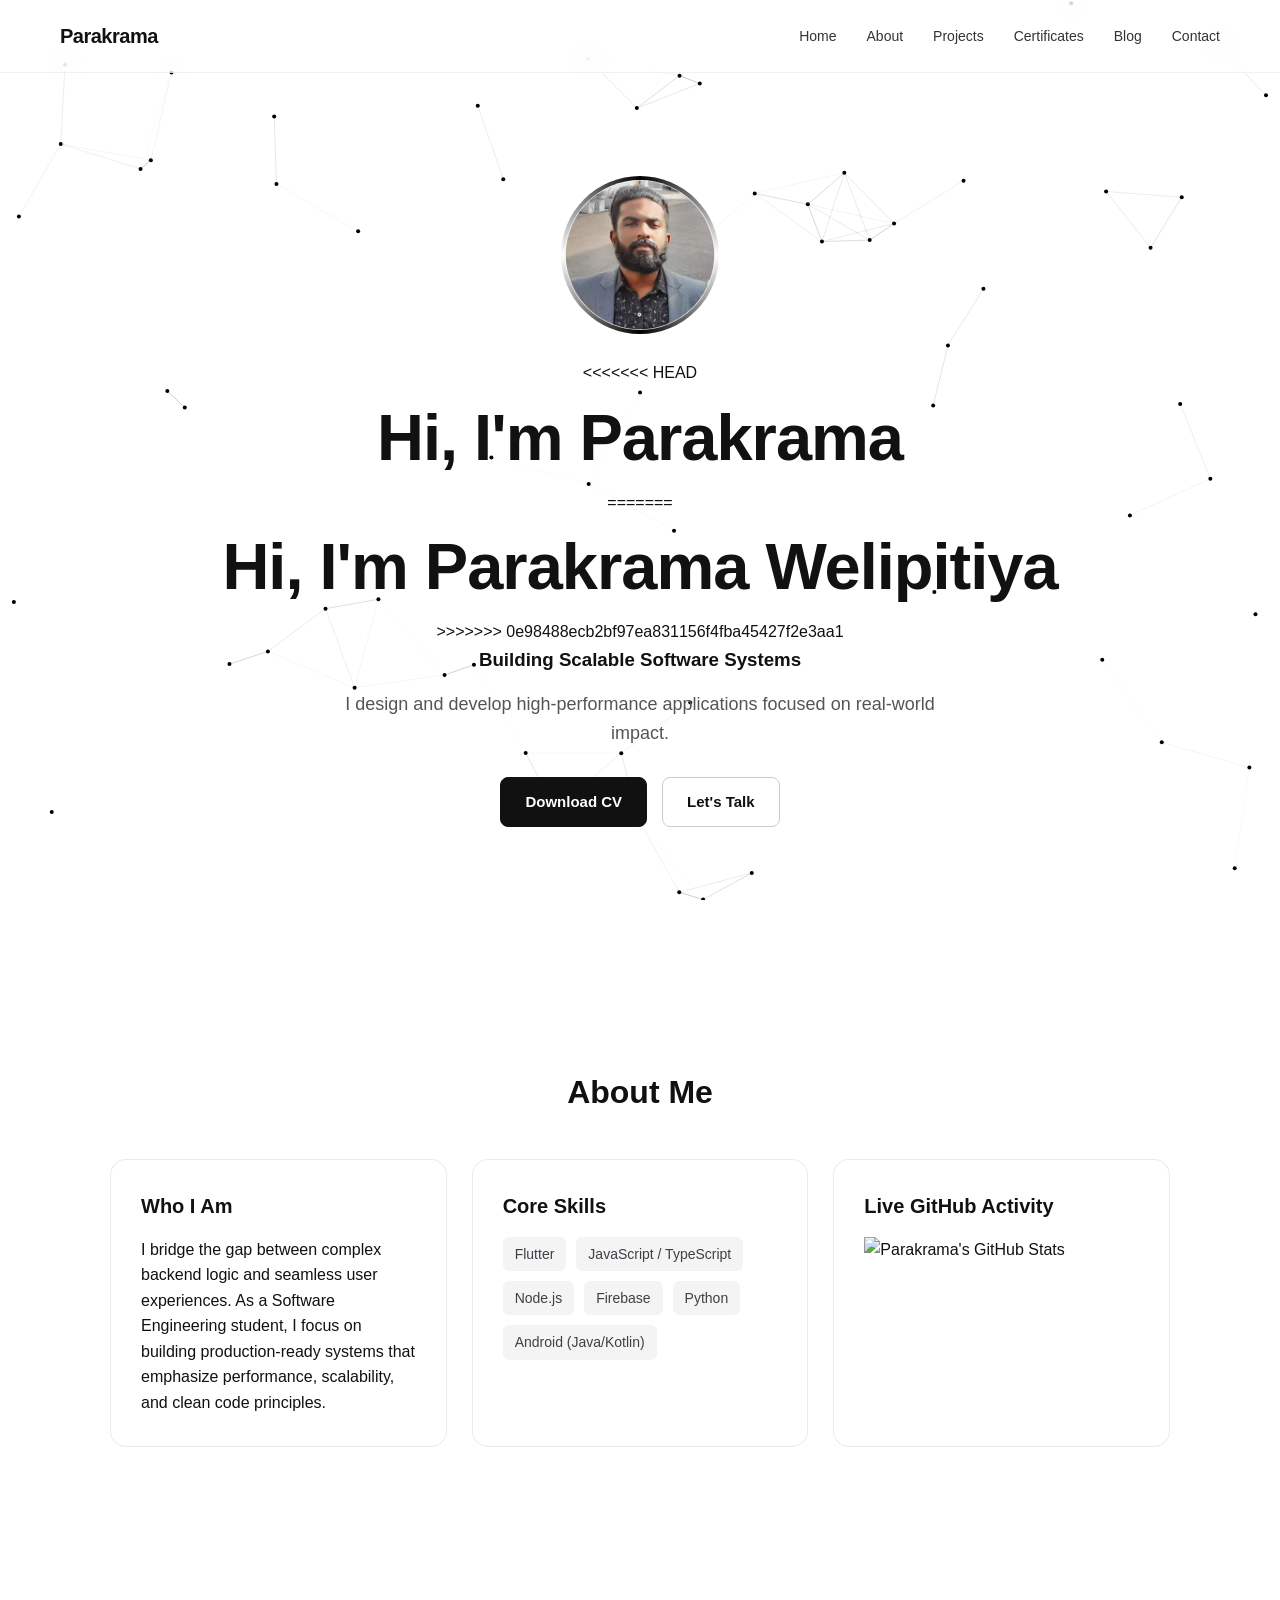
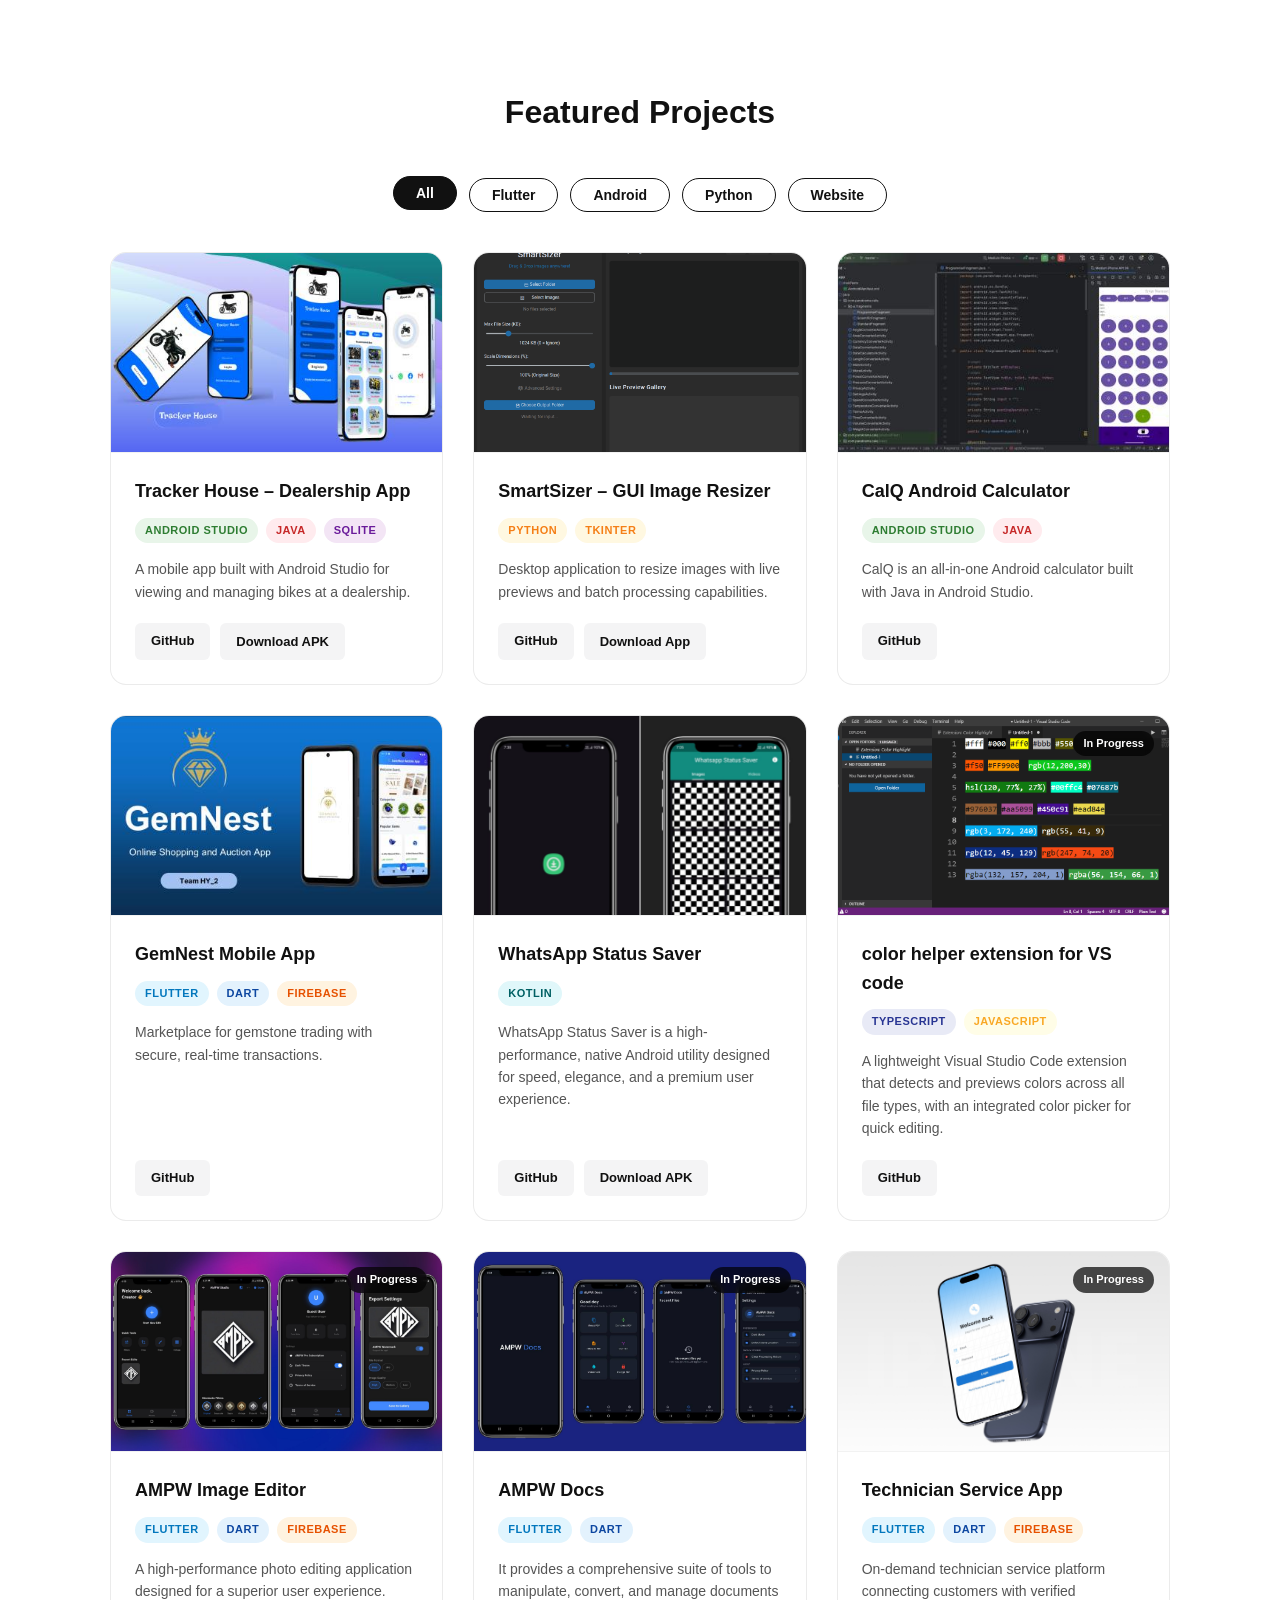
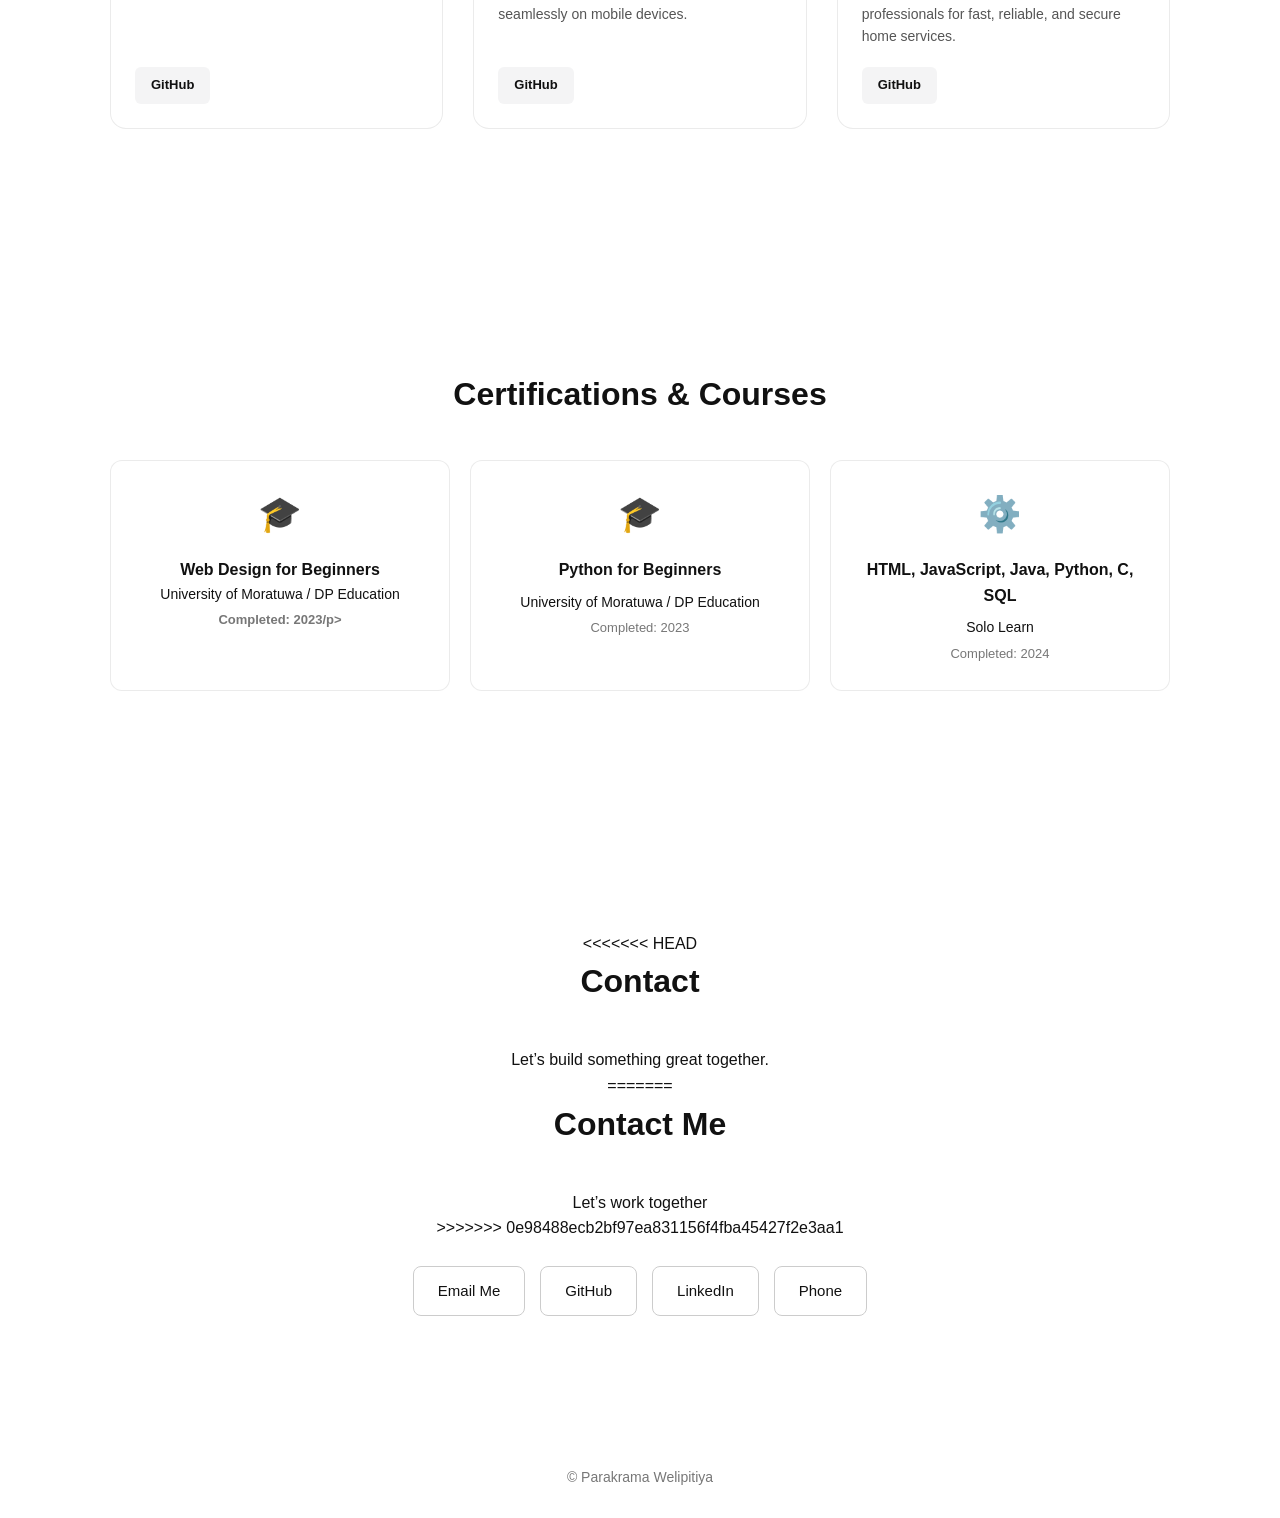
==== commit d7e21f52: "Merge branch 'main' of https://github.com/ParakramaWelipitiya/parakramawelipitiya.github.io" ====
--- a/home.html
+++ b/home.html
@@ -37,7 +37,12 @@
   <div class="profile-container">
     <img src="images/profileimage.jpg" class="profile-img" alt="Parakrama Welipitiya">
   </div>
+<<<<<<< HEAD
   <h1>Hi, I'm Parakrama</h1>
+=======
+
+  <h1>Hi, I'm Parakrama Welipitiya</h1>
+>>>>>>> 0e98488ecb2bf97ea831156f4fba45427f2e3aa1
   <h3>Building Scalable Software Systems</h3>
   <p>I design and develop high-performance applications focused on real-world impact.</p>
   
@@ -286,8 +291,14 @@
 </section>
 
 <section id="contact" class="section">
+<<<<<<< HEAD
   <h2>Contact</h2>
   <p>Let’s build something great together.</p>
+=======
+  <h2>Contact Me</h2>
+  <p>Let’s work together</p>
+
+>>>>>>> 0e98488ecb2bf97ea831156f4fba45427f2e3aa1
   <div class="contact-links">
     <a href="mailto:parakramawelipitiya00@gmail.com?subject=Hello&body=Write your message here">Email Me</a>
     <a href="https://github.com/ParakramaWelipitiya" target="_blank">GitHub</a>
@@ -297,7 +308,7 @@
 </section>
 
 <footer class="footer">
-  <p>© 2026 Parakrama Welipitiya</p>
+  <p>© Parakrama Welipitiya</p>
 </footer>
 
 <div class="modal-overlay" id="downloadModal">
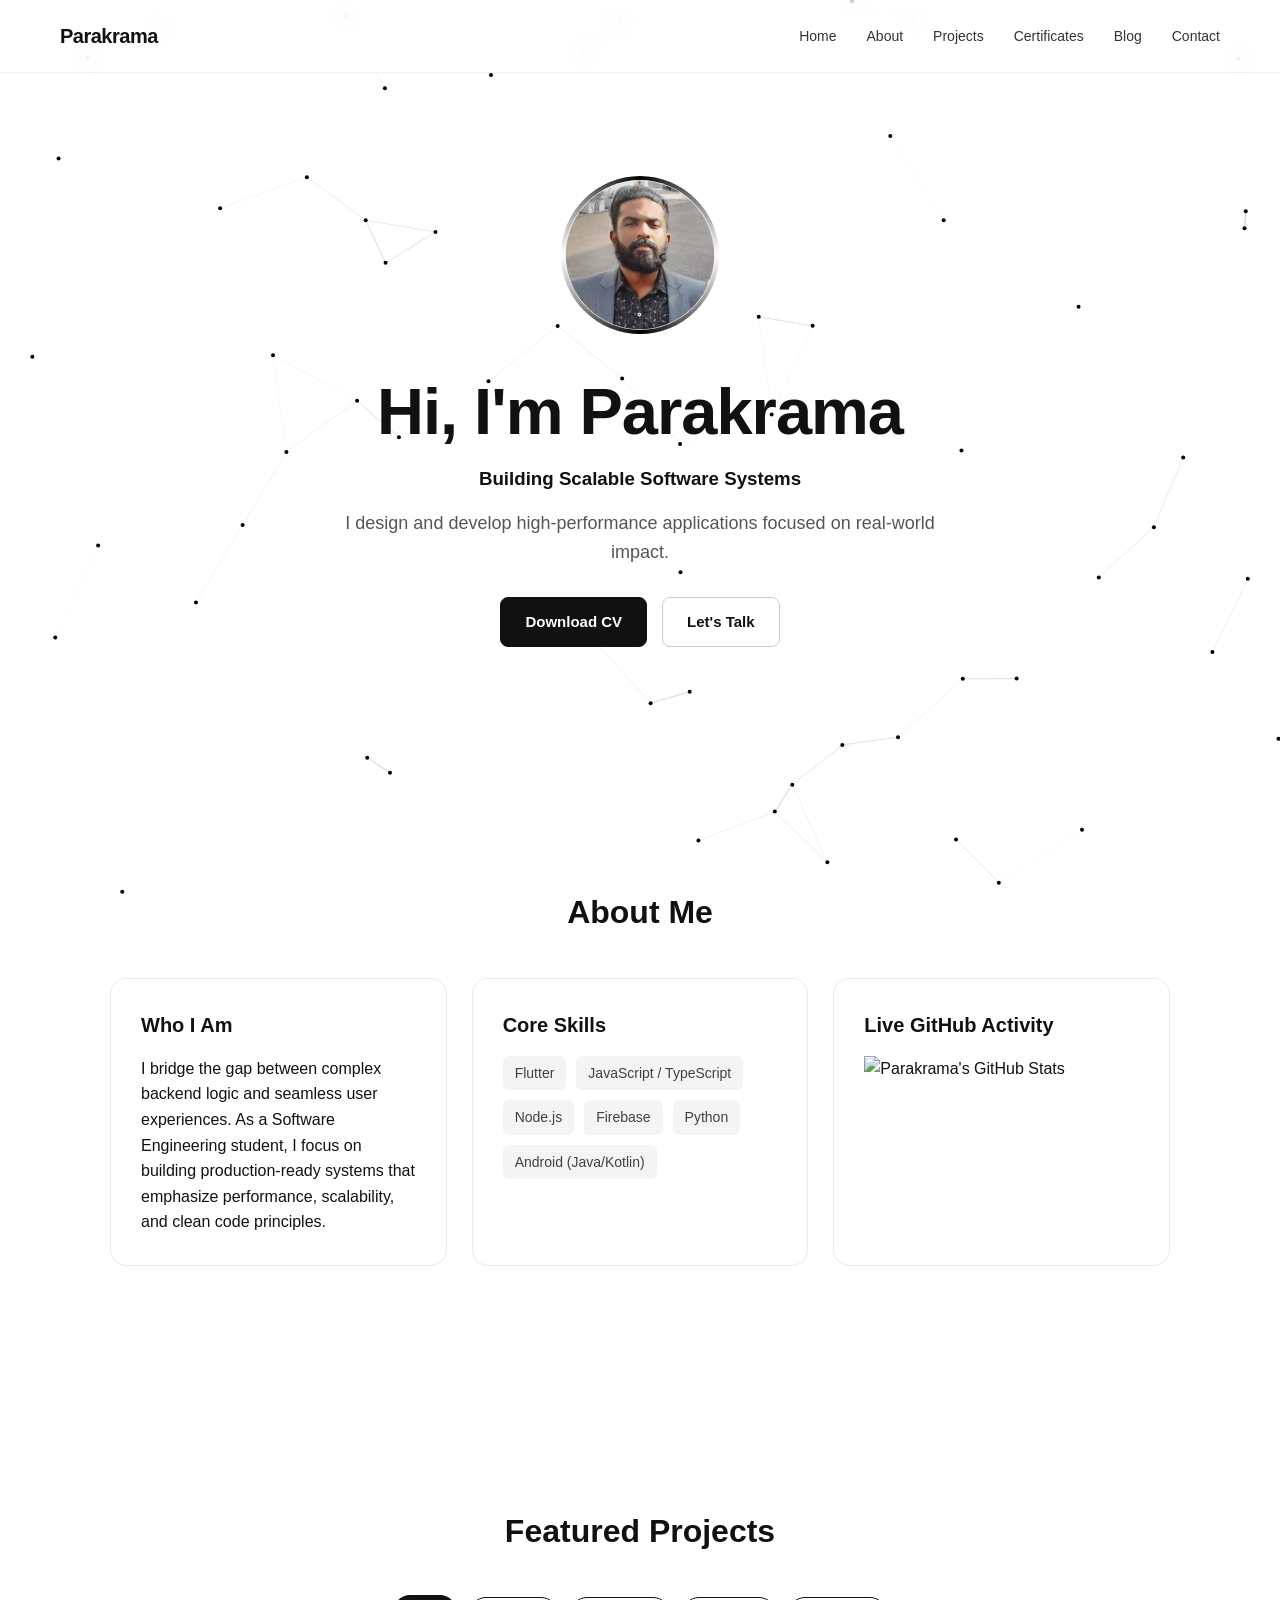
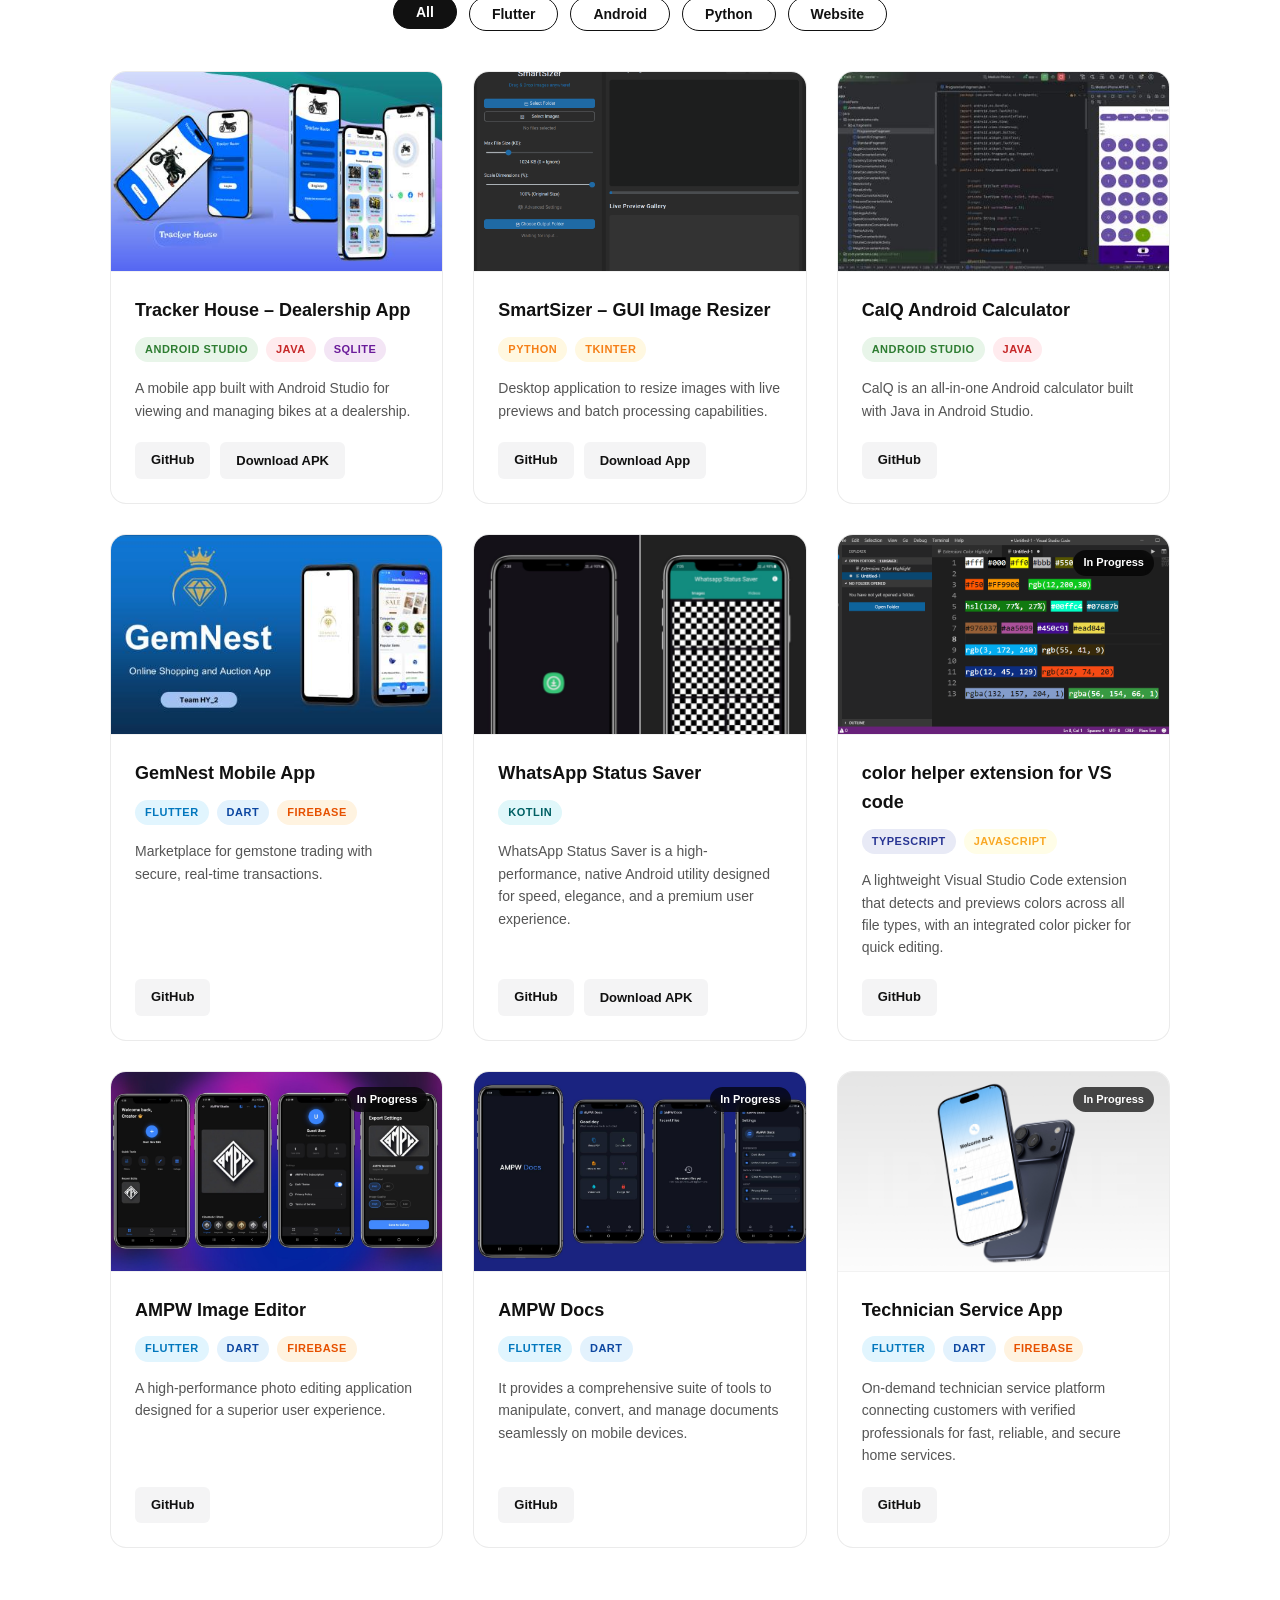
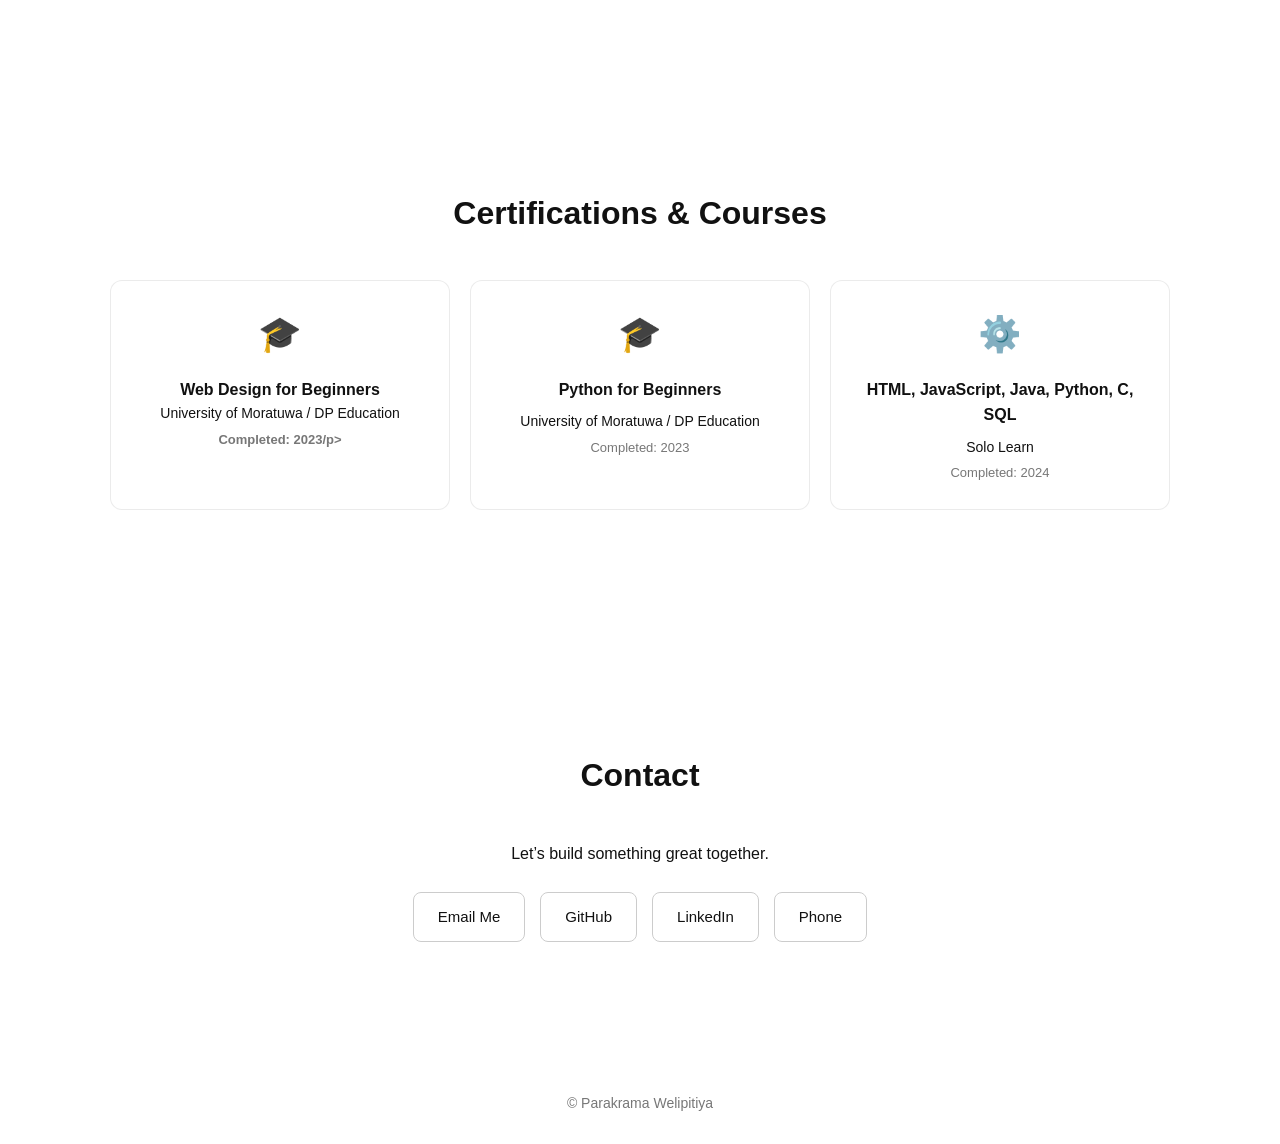
==== commit 5b2084a1: "accept current changes" ====
--- a/home.html
+++ b/home.html
@@ -37,12 +37,7 @@
   <div class="profile-container">
     <img src="images/profileimage.jpg" class="profile-img" alt="Parakrama Welipitiya">
   </div>
-<<<<<<< HEAD
   <h1>Hi, I'm Parakrama</h1>
-=======
-
-  <h1>Hi, I'm Parakrama Welipitiya</h1>
->>>>>>> 0e98488ecb2bf97ea831156f4fba45427f2e3aa1
   <h3>Building Scalable Software Systems</h3>
   <p>I design and develop high-performance applications focused on real-world impact.</p>
   
@@ -291,14 +286,8 @@
 </section>
 
 <section id="contact" class="section">
-<<<<<<< HEAD
   <h2>Contact</h2>
   <p>Let’s build something great together.</p>
-=======
-  <h2>Contact Me</h2>
-  <p>Let’s work together</p>
-
->>>>>>> 0e98488ecb2bf97ea831156f4fba45427f2e3aa1
   <div class="contact-links">
     <a href="mailto:parakramawelipitiya00@gmail.com?subject=Hello&body=Write your message here">Email Me</a>
     <a href="https://github.com/ParakramaWelipitiya" target="_blank">GitHub</a>
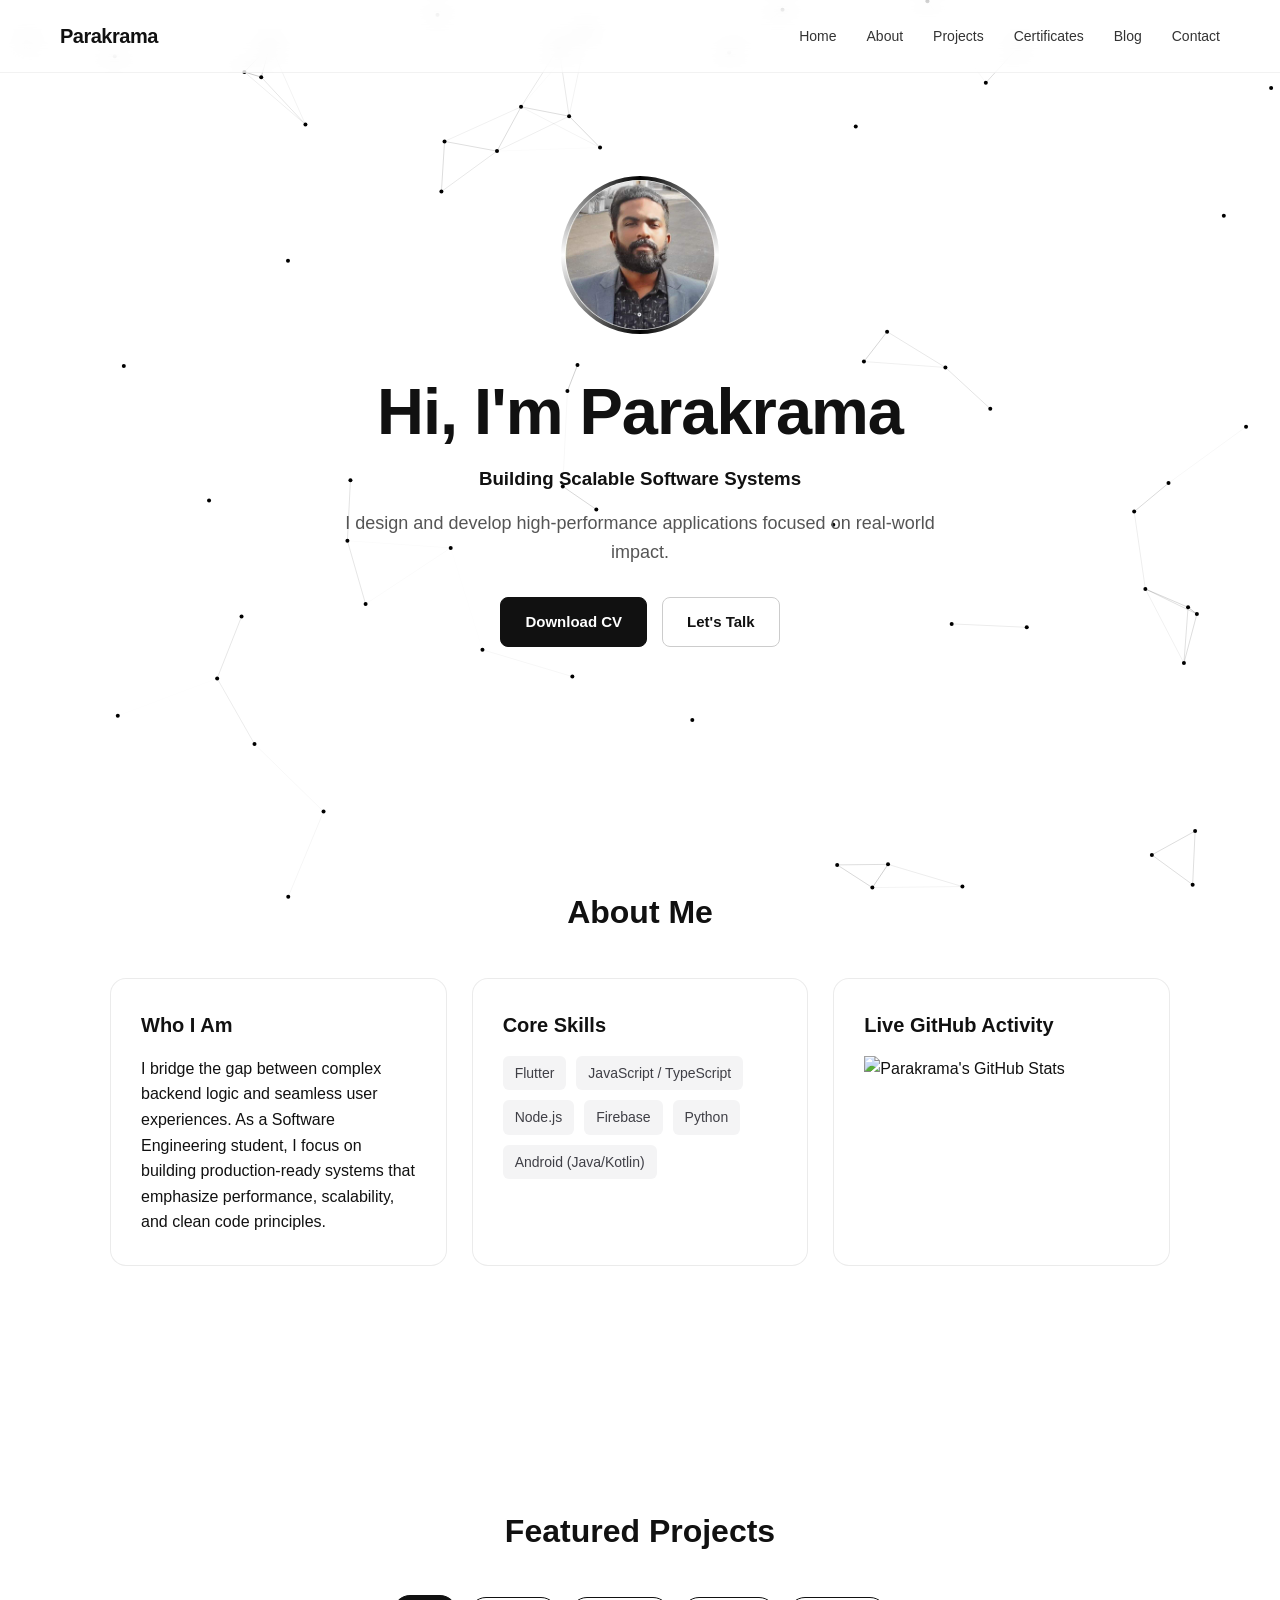
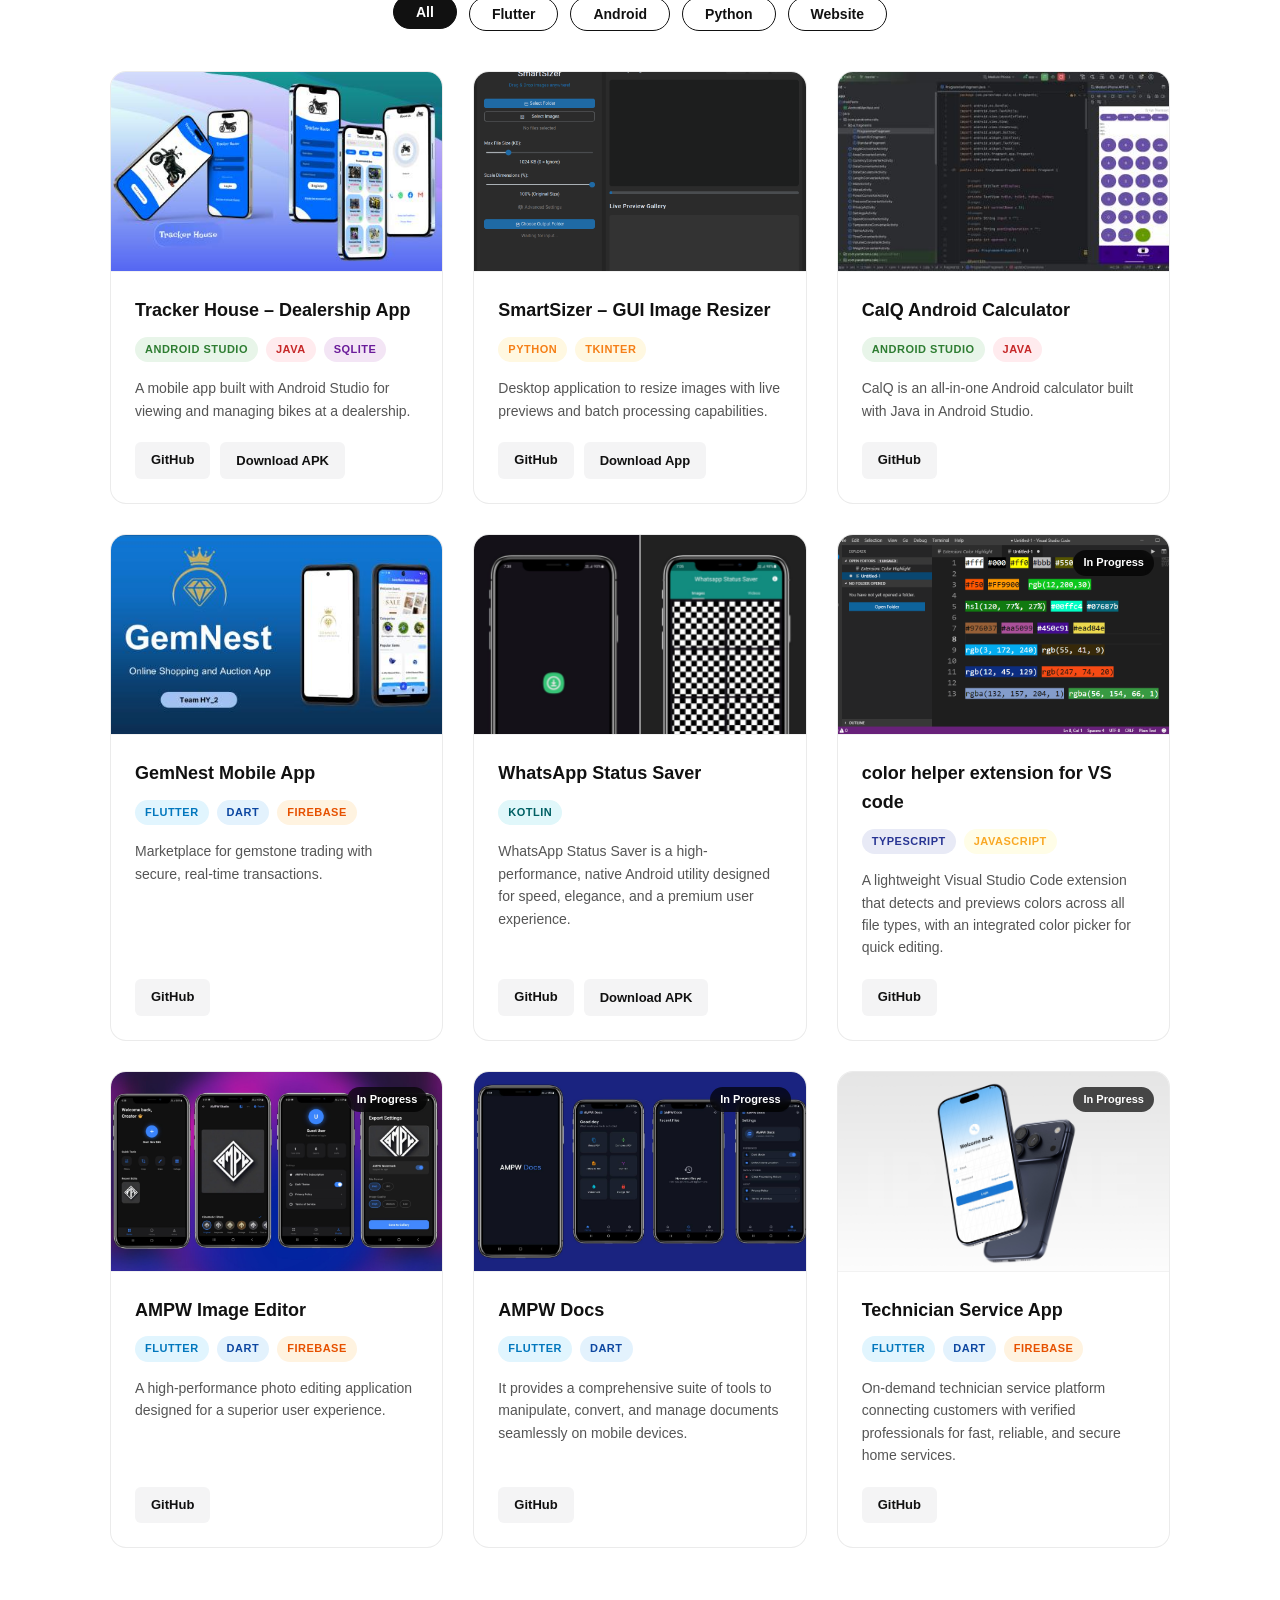
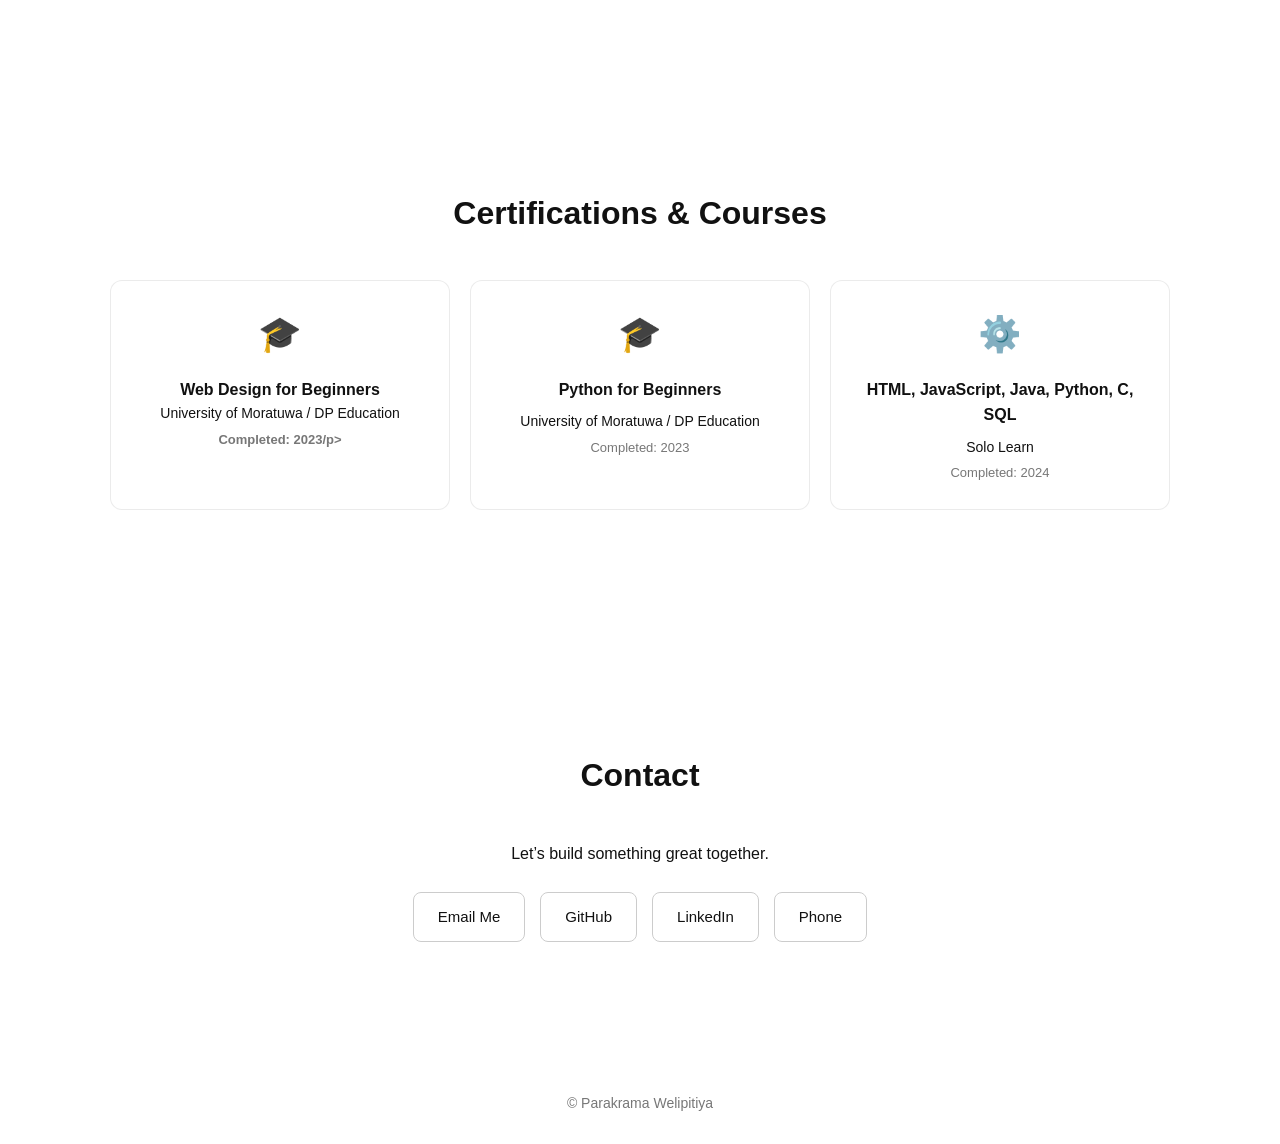
==== commit 48354adb: "category changed" ====
--- a/home.html
+++ b/home.html
@@ -127,7 +127,7 @@
       </div>
     </div>
 
-    <div class="card" data-category="flutter">
+    <div class="card" data-category="android">
       <div class="card-img-wrapper">
         <img src="images/calqcalculator.jpg" alt="CalQ Android Calculator">
       </div>
@@ -163,7 +163,7 @@
       </div>
     </div>
 
-    <div class="card" data-category="flutter">
+    <div class="card" data-category="android">
       <div class="card-img-wrapper">
         <img src="images/whatsAppstatussaver.png" alt="WhatsApp Status Saver">
       </div>
@@ -180,7 +180,7 @@
       </div>
     </div>
 
-    <div class="card" data-category="flutter">
+    <div class="card" data-category="">
       <div class="card-img-wrapper">
         <img src="images/color helper extension.png" alt="color helper extension for VS code">
       </div>
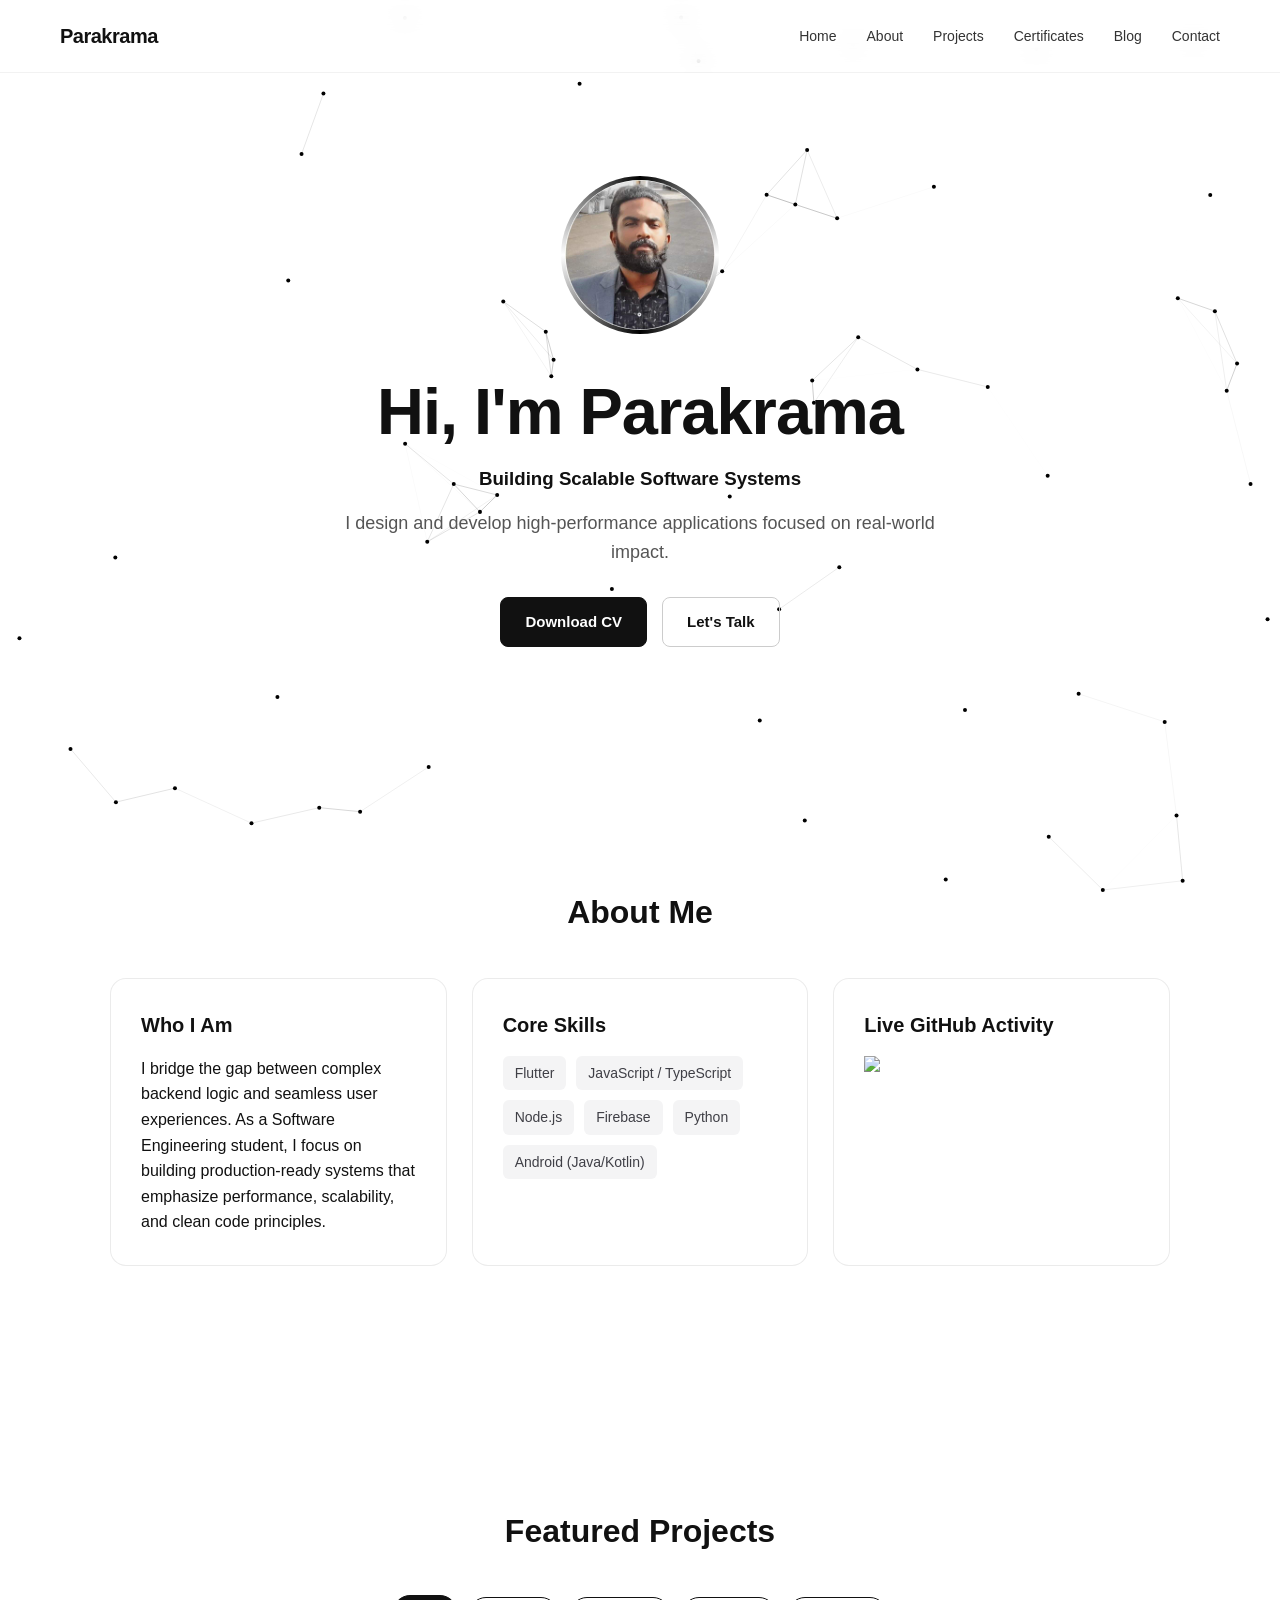
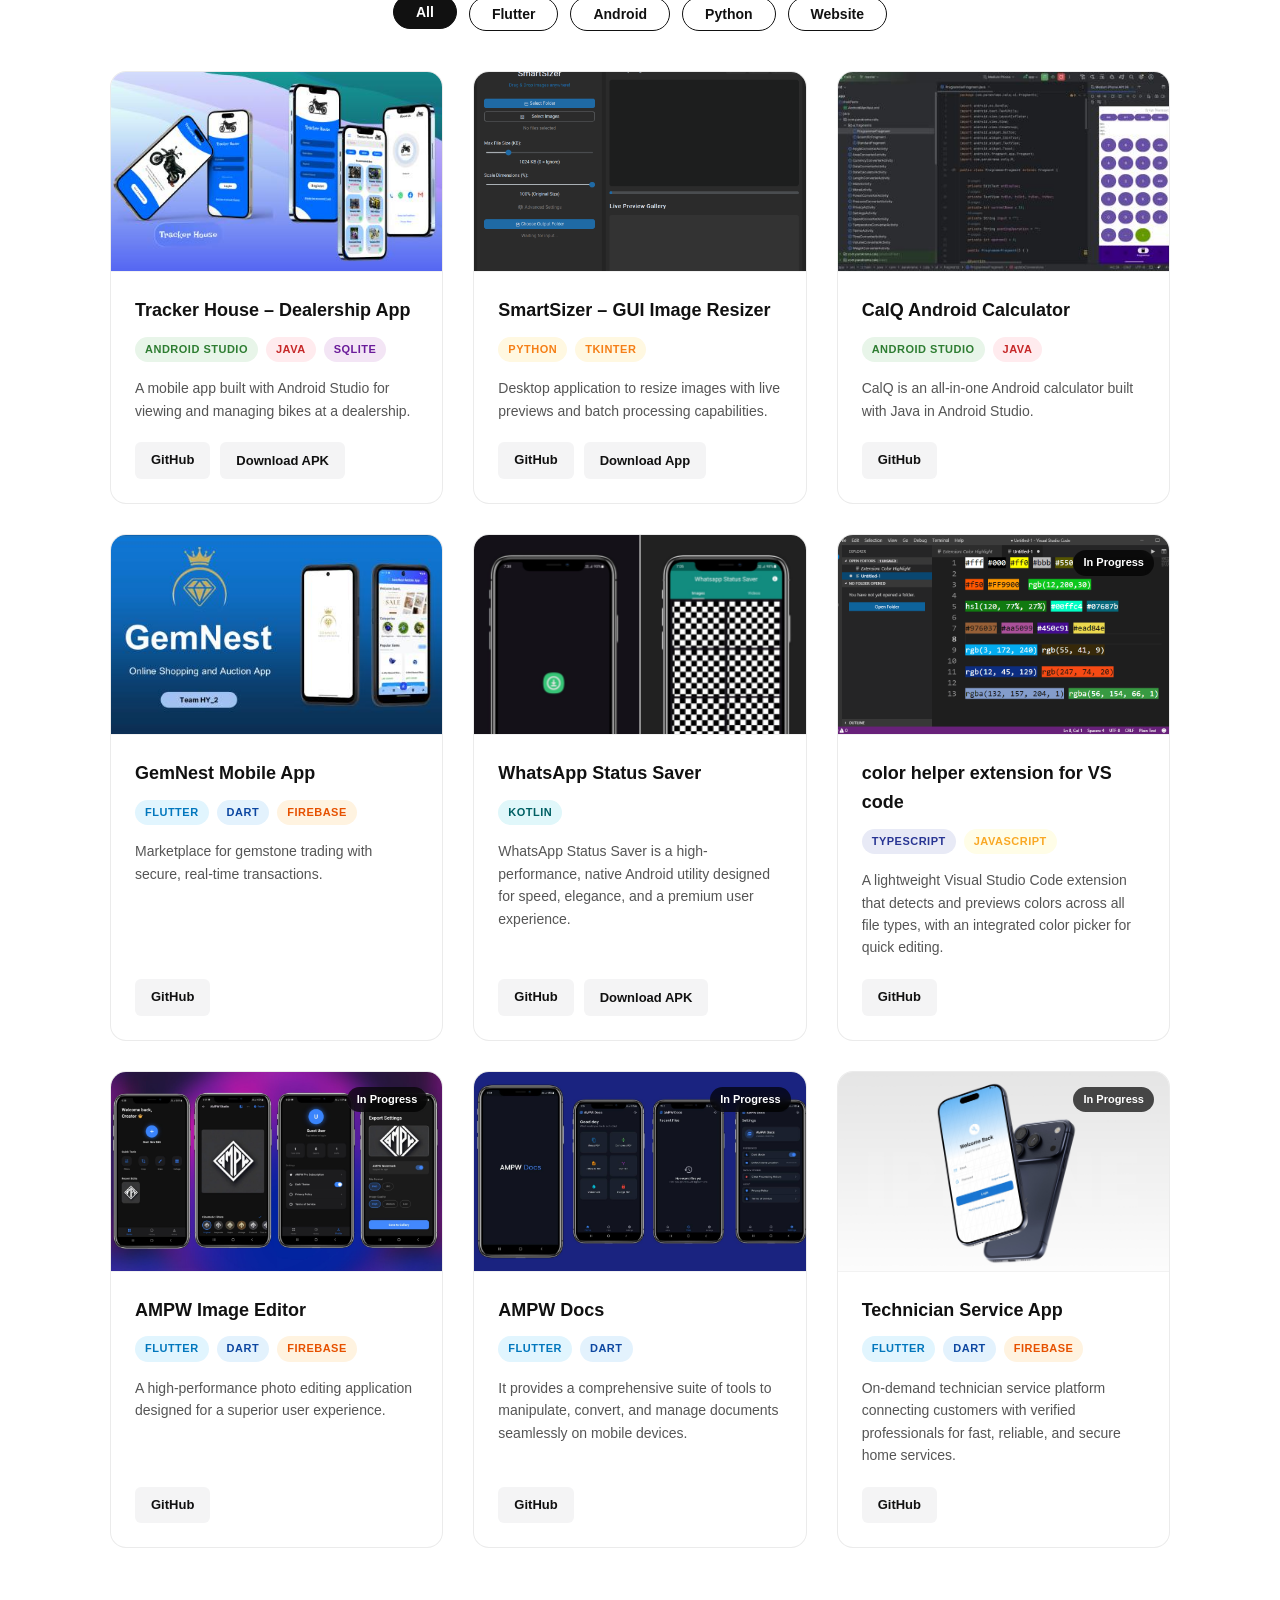
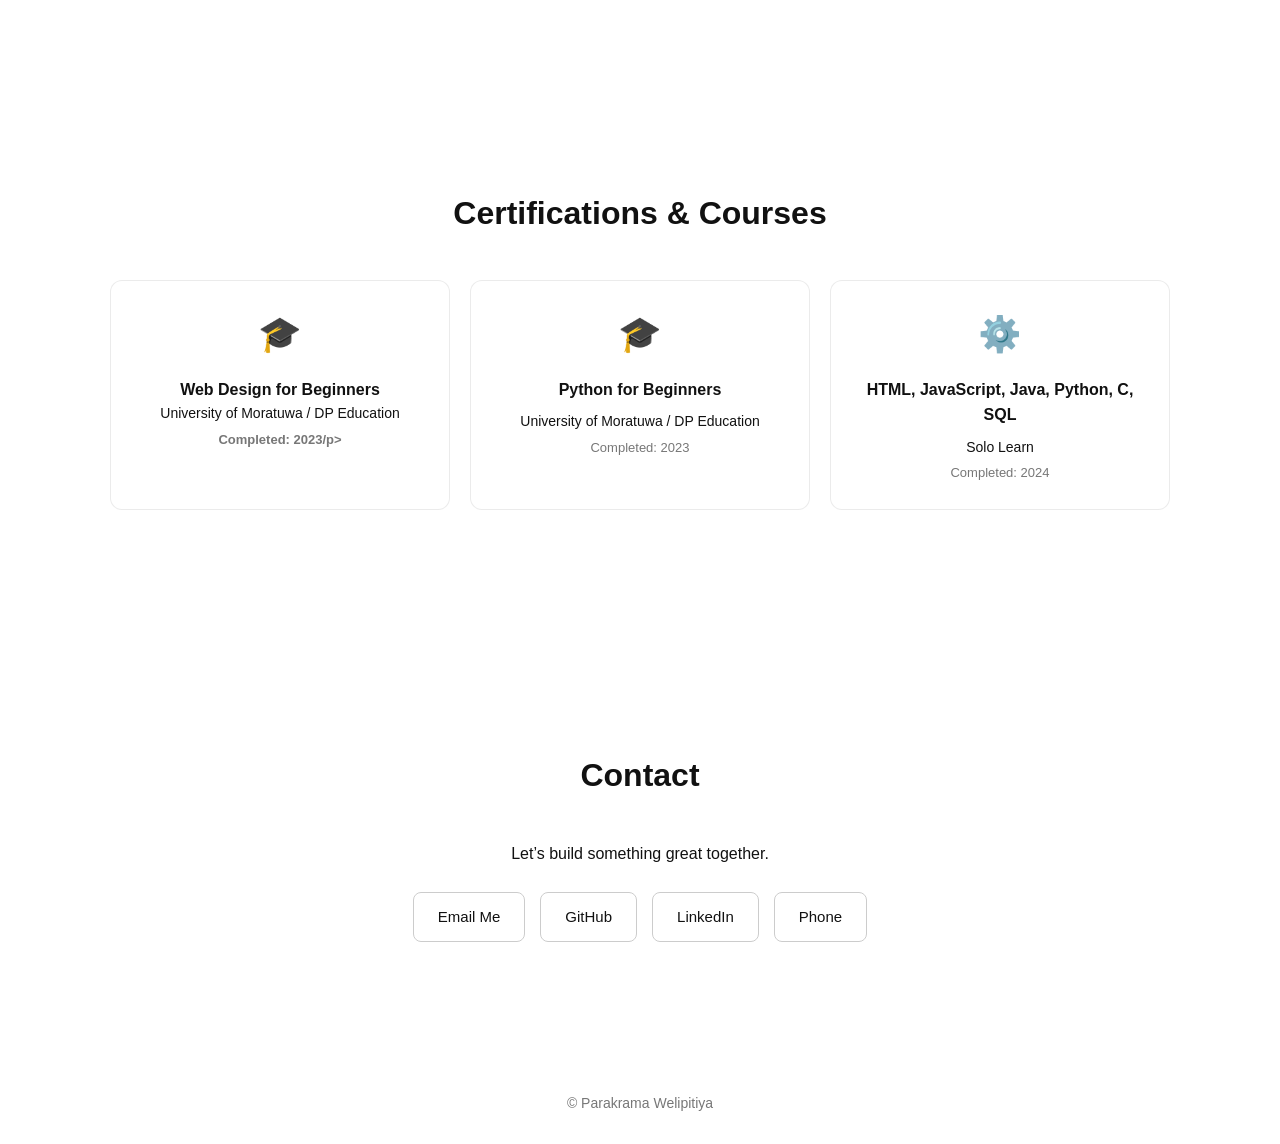
==== commit 5d320eb2: "Update GitHub stats image to use streak stats" ====
--- a/home.html
+++ b/home.html
@@ -69,9 +69,7 @@
     <div class="about-card github-card">
       <h3>Live GitHub Activity</h3>
       <img id="github-stats-img" 
-     src="https://github-readme-stats.vercel.app/api?username=ParakramaWelipitiya&show_icons=true&theme=transparent&hide_border=true&title_color=111111&text_color=555555&icon_color=000000"
-     onerror="this.onerror=null; this.src='https://github.githubassets.com/images/modules/logos_page/GitHub-Mark.png';" 
-     alt="Parakrama's GitHub Stats">
+     src=[![GitHub Streak](https://streak-stats.demolab.com?user=ParakramaWelipitiya&theme=tokyonight)](https://git.io/streak-stats)>
     </div>
     
   </div>
@@ -316,4 +314,4 @@
 <script src="js/filters.js"></script> 
 
 </body>
-</html>+</html>
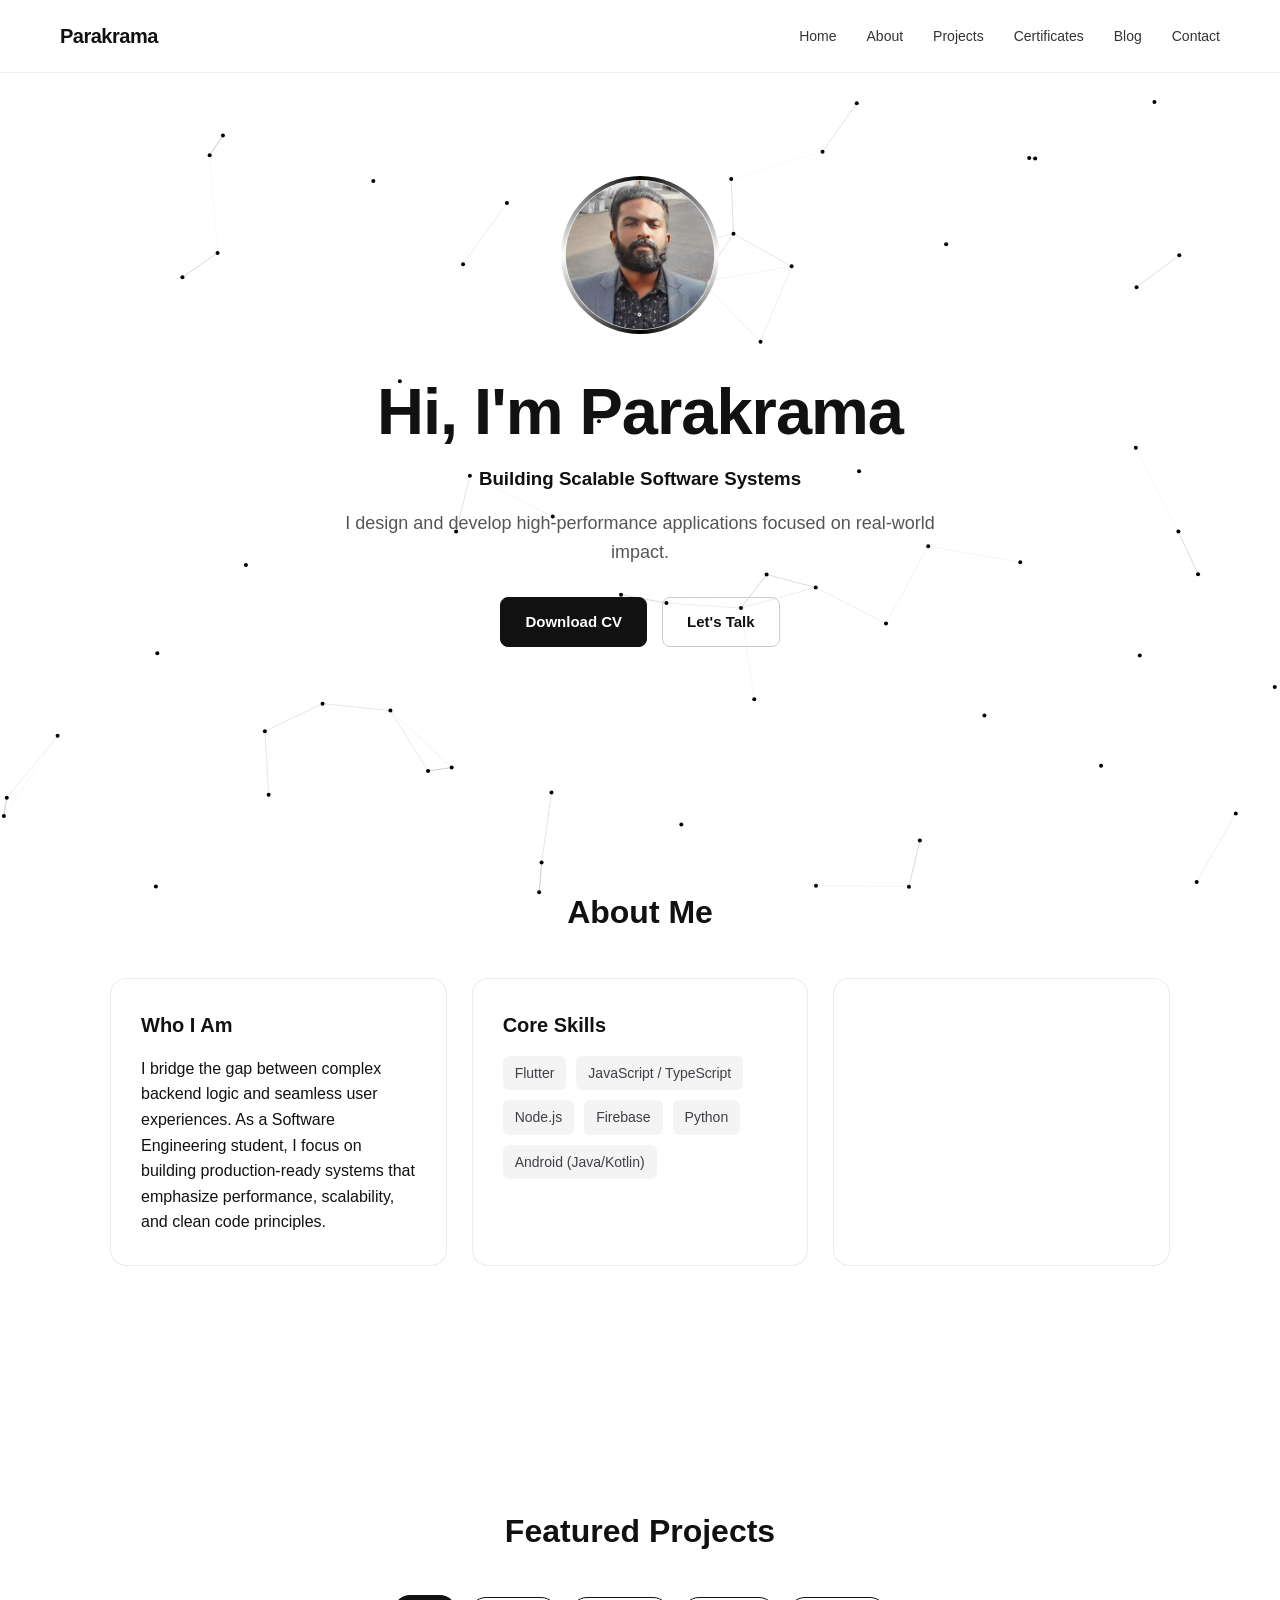
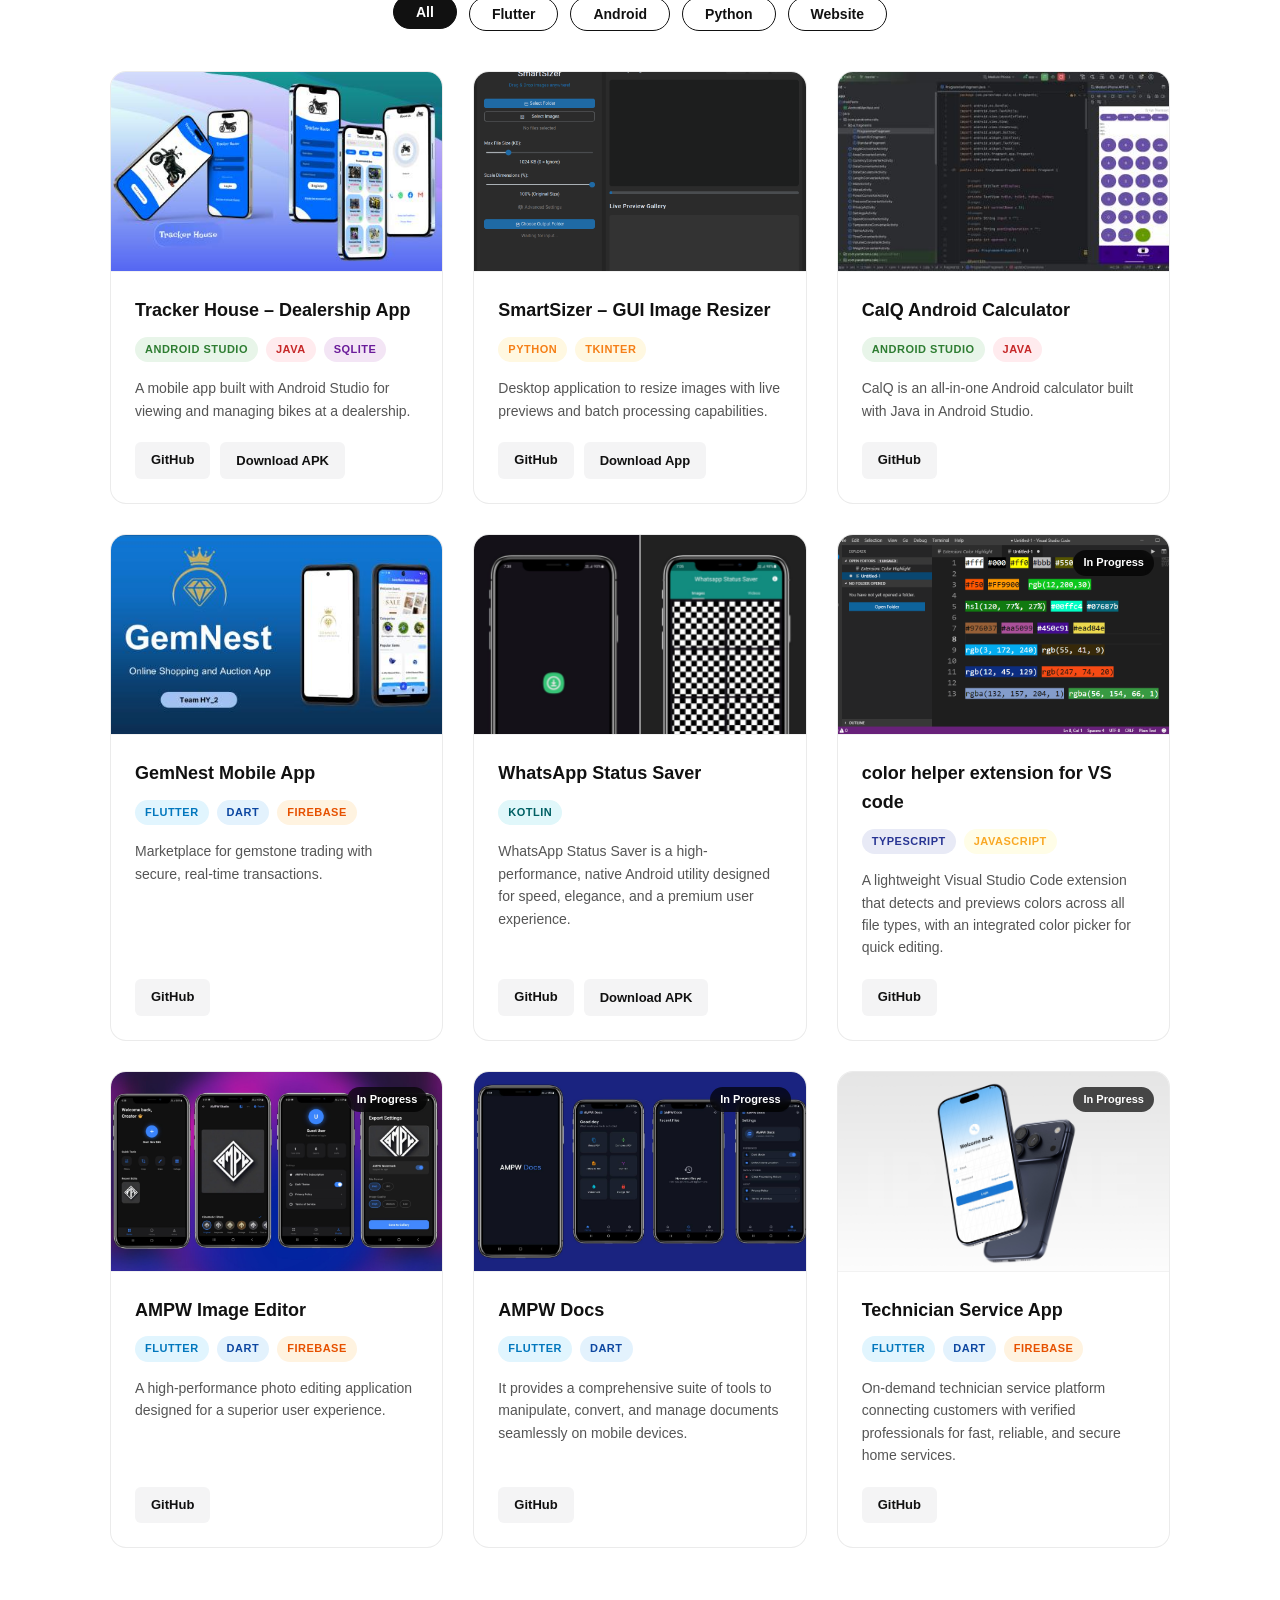
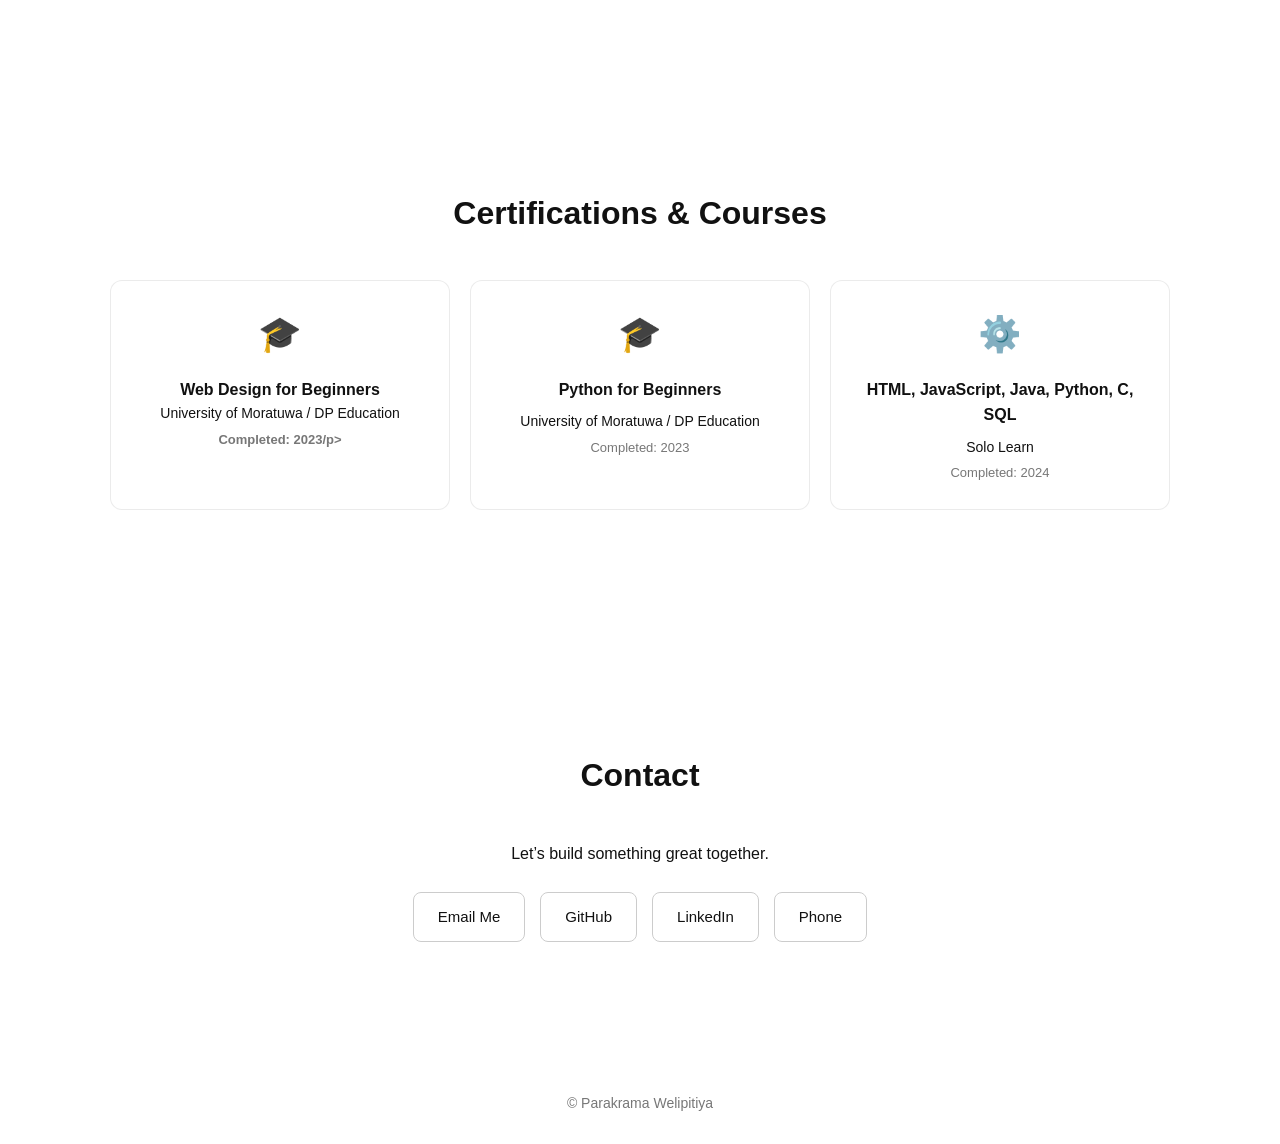
==== commit 541f7125: "Replace GitHub activity badge with LinkedIn profile badge in home.html" ====
--- a/home.html
+++ b/home.html
@@ -67,9 +67,8 @@
     </div>
 
     <div class="about-card github-card">
-      <h3>Live GitHub Activity</h3>
-      <img id="github-stats-img" 
-     src=[![GitHub Streak](https://streak-stats.demolab.com?user=ParakramaWelipitiya&theme=tokyonight)](https://git.io/streak-stats)>
+      <div class="badge-base LI-profile-badge" data-locale="en_US" data-size="large" data-theme="light" data-type="VERTICAL" data-vanity="parakrama-welipitiya-8b8553344" data-version="v1"><a class="badge-base__link LI-simple-link" href="https://lk.linkedin.com/in/parakrama-welipitiya-8b8553344?trk=profile-badge"> </a></div>
+              
     </div>
     
   </div>
@@ -312,6 +311,7 @@
 <script src="js/script.js"></script>
 <script src="js/navigation.js"></script>
 <script src="js/filters.js"></script> 
+<script src="https://platform.linkedin.com/badges/js/profile.js" async defer type="text/javascript"></script>
 
 </body>
-</html>
+</html>
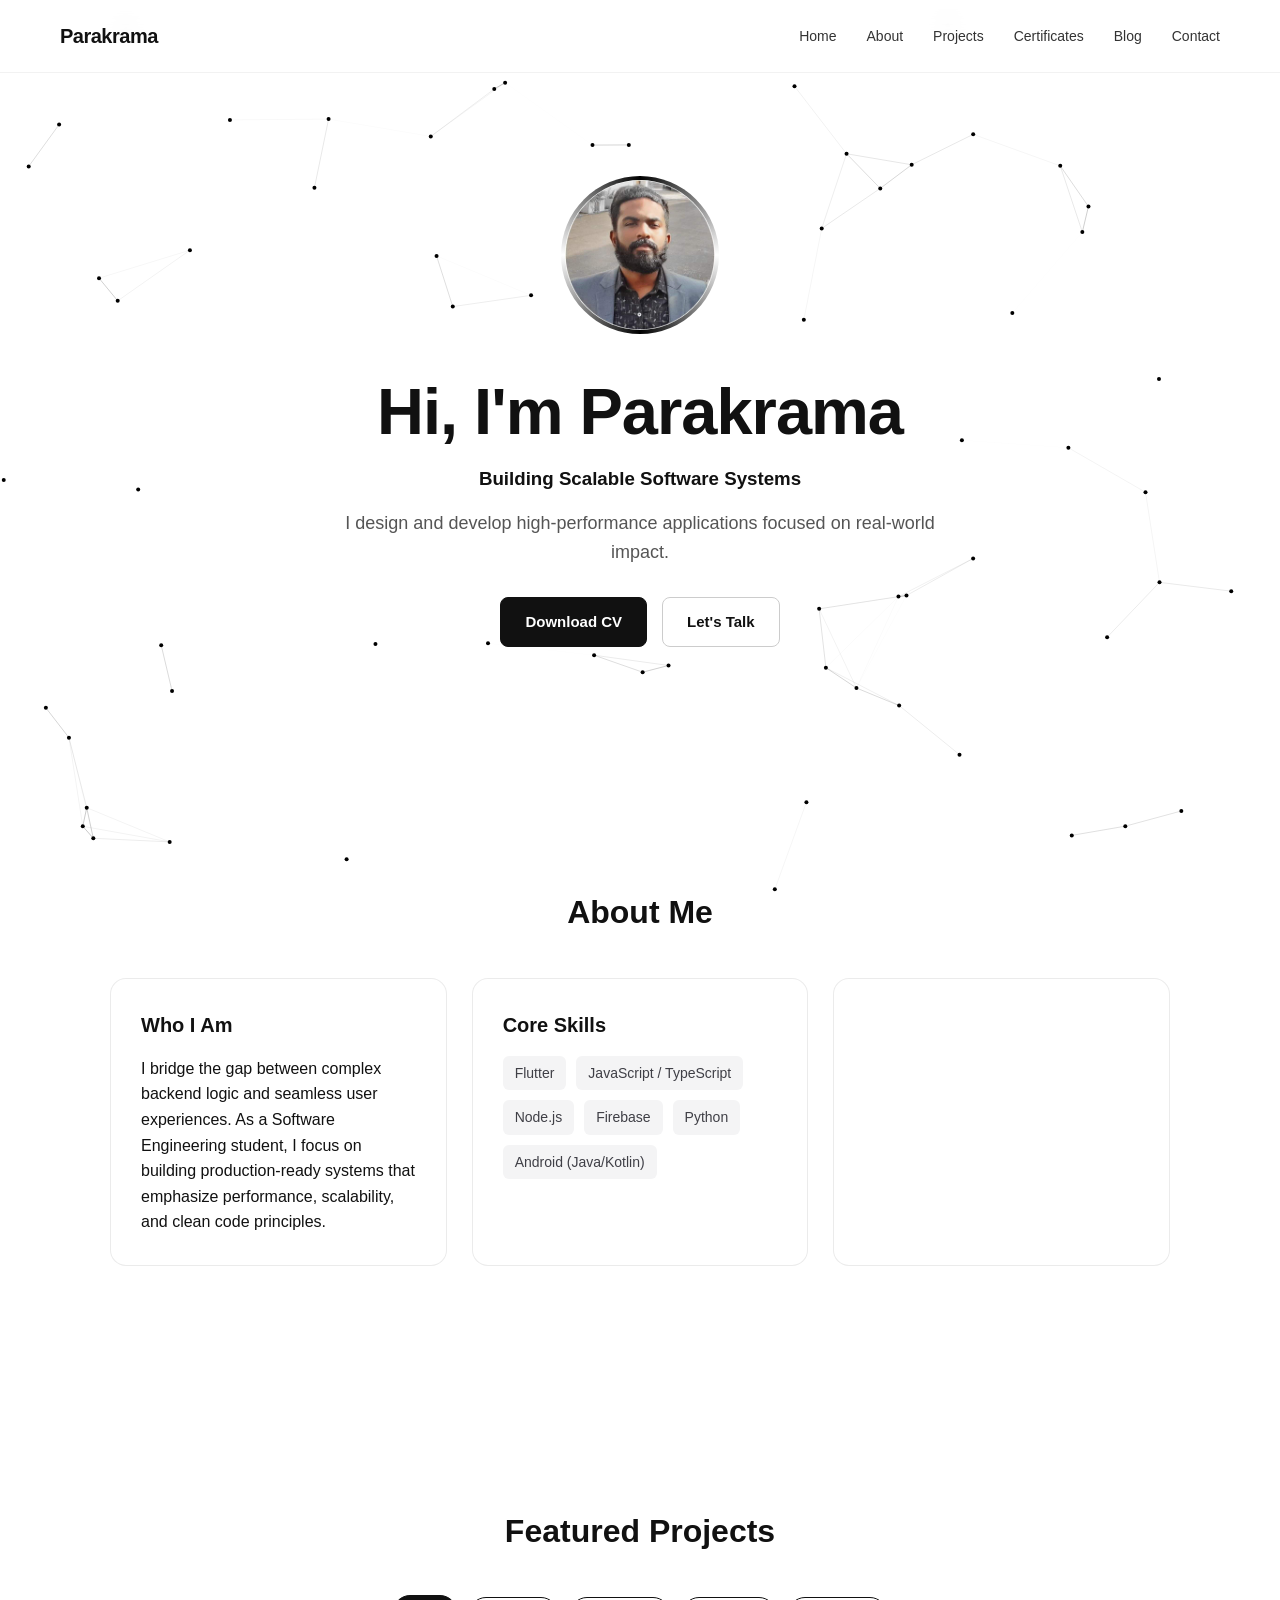
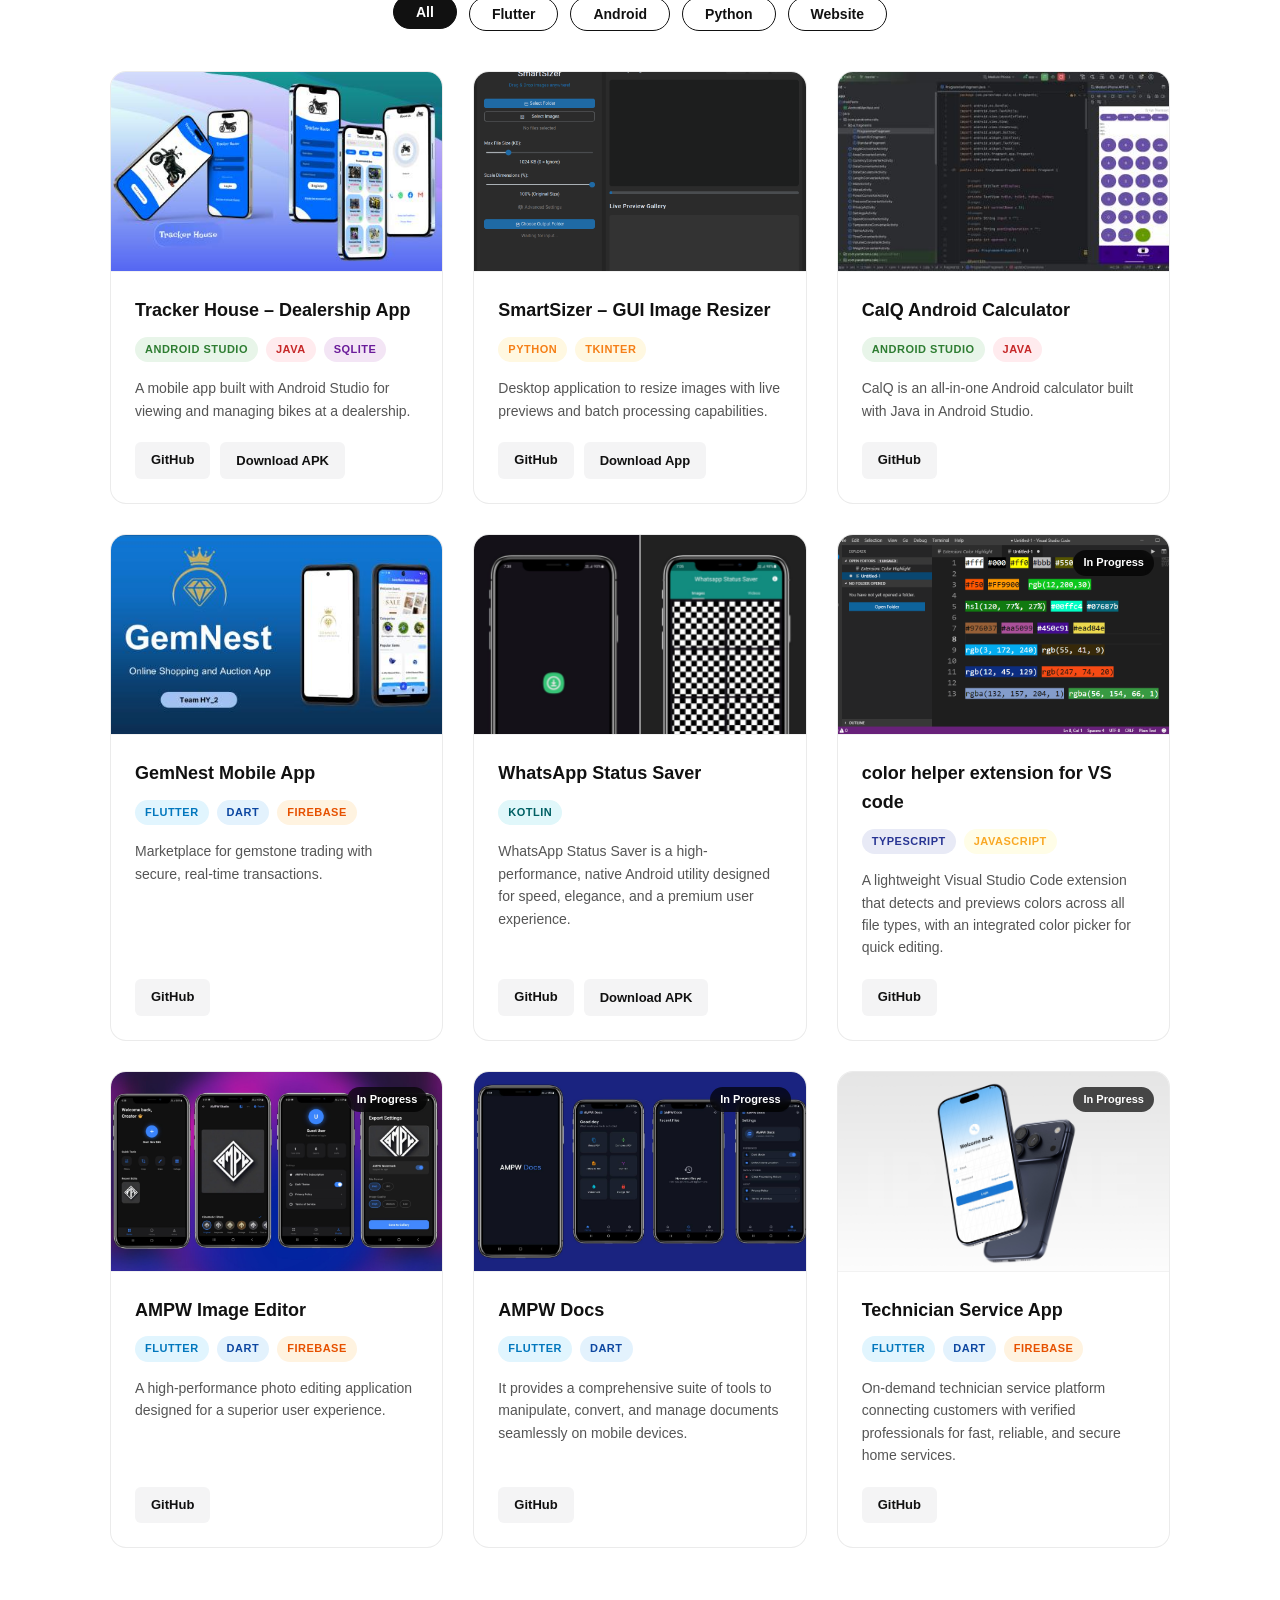
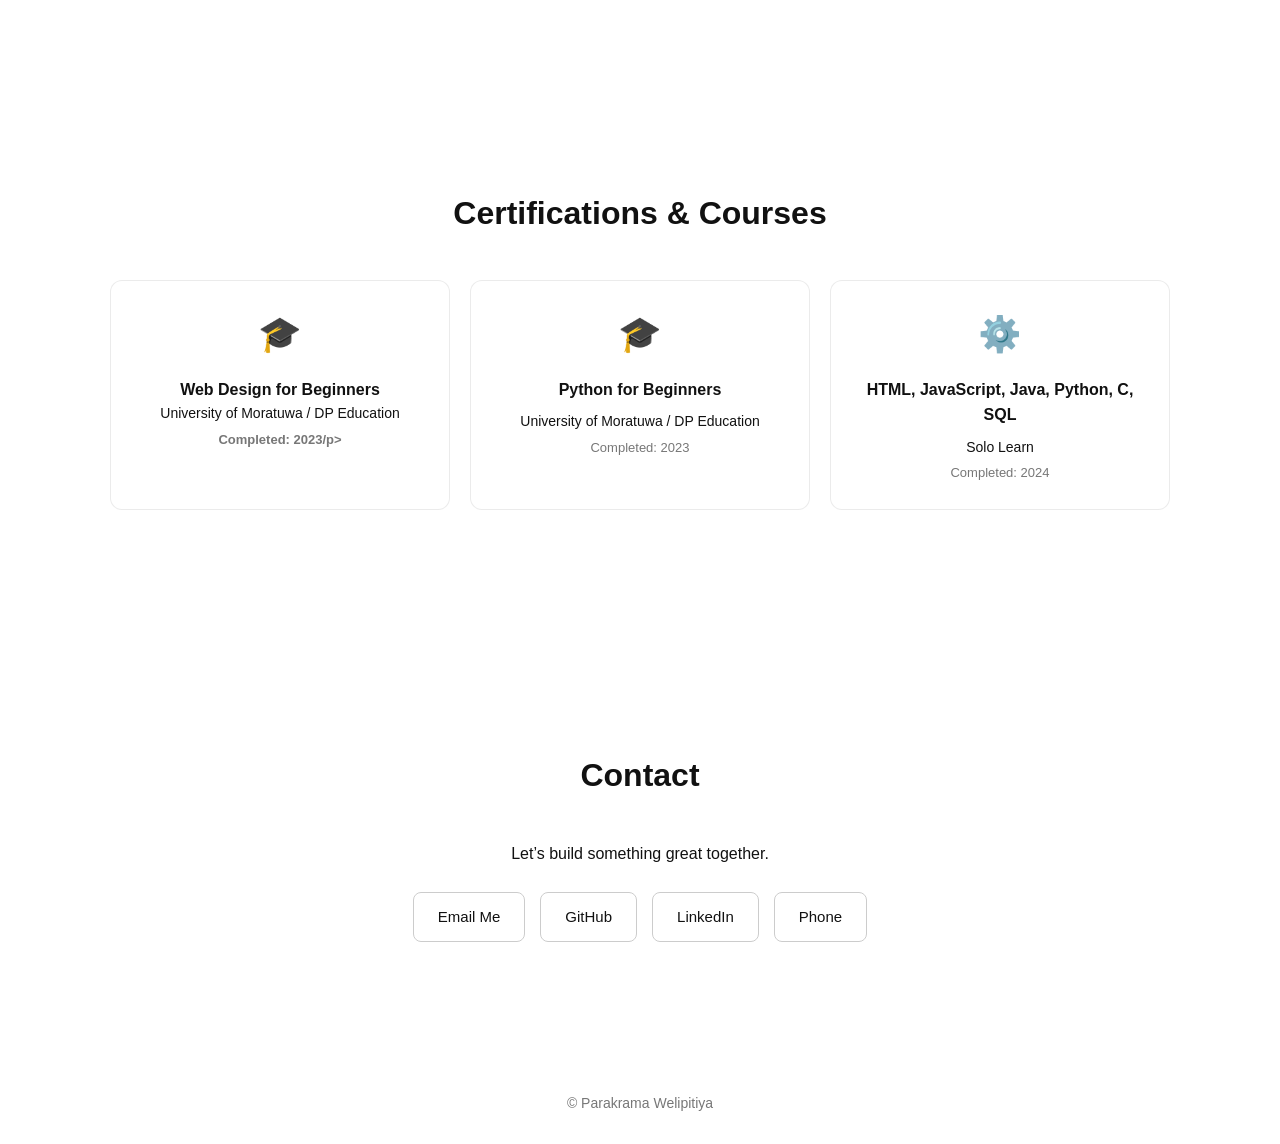
==== commit afd4ea79: "Merge branch 'main'" ====
--- a/home.html
+++ b/home.html
@@ -314,4 +314,4 @@
 <script src="https://platform.linkedin.com/badges/js/profile.js" async defer type="text/javascript"></script>
 
 </body>
-</html>+</html>
